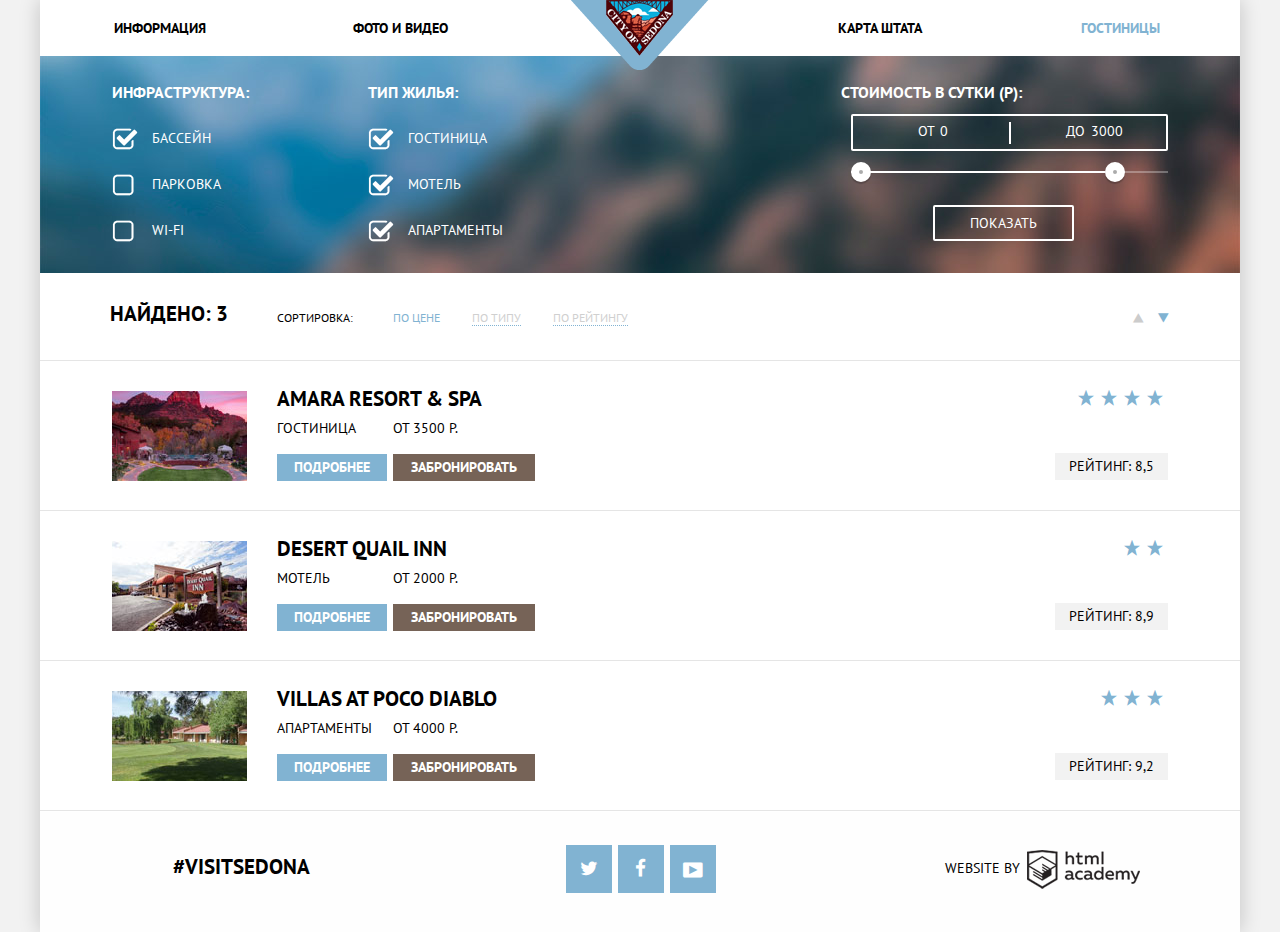
==== hotels.html @ 28c29cc3 "Финал" ====
<!DOCTYPE html>
<html lang="ru">
  <head>
    <meta charset="utf-8">
    <title>HTML Academy: Седона-отели</title>
    <link rel="stylesheet" href="css/normalize.css">
    <link rel="stylesheet" href="css/style.css">
    <link href="https://fonts.googleapis.com/css?family=PT+Sans:400,700&amp;subset=latin,cyrillic" rel="stylesheet" type="text/css">
  </head>
<body>
    <div class="wrap">
      <!-- Хедер -->
      <header class="header">
          <nav class="main-menu">
            <ul class="navigation">
             <li><a class="navigation-name" href="index.html">Информация</a></li>
              <li><a class="navigation-name" href="#">Фото и видео</a></li>
              <li class="logo-block"><a  href="index.html" class="navigation-name header-logo"><img src="img/logo.png" width="138" height="70" alt="logo"></a></li>
              <li><a class="navigation-name" href="index.html#map">Карта штата</a></li>
              <li><span class="navigation-name active">Гостиницы</span></li>
            </ul>
          </nav>
        </header>
    <main class="main-container-hotels">
      <!--Фильтры -->
      <div class="hotel-filters">
        <form action="https://echo.htmlacademy.ru" method="get">
          <div class="checkbox-filter">
            <div class="perks1 perks">
              <div class="preks-title">Инфраструктура:</div>
                <input type="checkbox" name="pool" id="pool" checked><label class="checkbox" for="pool" >Бассейн</label>
                <input type="checkbox" name="park" id="park"><label class="checkbox" for="park">Парковка</label>
                <input type="checkbox" name="wifi" id="wifi"><label class="checkbox" for="wifi">Wi-fi</label>
            </div>
            <div class="perks2 perks">
              <div class="preks-title">Тип жилья:</div>
              <input type="checkbox" name="hotel" id="hotel" checked><label class="checkbox" for="hotel">Гостиница</label>
              <input type="checkbox" name="motel" id="motel"checked><label class="checkbox" for="motel">Мотель</label>
              <input type="checkbox" name="aprt"  id="aprt" checked><label class="checkbox" for="aprt">Апартаменты</label>
            </div>
          </div>
          <!-- сложный фильтр -->
          <div class="filter-range">
            <div class="filter-range-title">Стоимость в сутки (р):</div>
            <div class="price-controls">
              <label class="min-price">от <input type="text" name="min-price" value="0"></label>
              <label class="max-price">до <input type="text" name="max-price" value="3000"></label>
            </div>
            <div class="range-controls">
              <div class="scale">
                <div class="bar"></div>
                <div class="range-toggle range-toggle-min"></div>
                <div class="range-toggle range-toggle-max"></div>
             </div>
            </div>
            <button class="btn-transparent" type="submit">Показать</button>
          </div>
        </form>
      </div>
      <!--Критерии поиска -->
      <div class="find-hotels">
        <b class="find-hotels-title">Найдено: 3</b>
        <ul class="sort-list">
          <li>сортировка:</li>
          <li><a class="active" href="#">по цене</a></li>
          <li><a class="sort-list-type" href="#">по типу</a></li>
          <li><a class="sort-list-type" href="#">по рейтингу</a></li>
        </ul>
        <div class="switches-case">
        <a href="#" class="icon-up-dir"></a>
        <a href="#" class="icon-down-dir"></a>
      </div>
      </div>
      <!--Результаты поиска -->
      <div class="hotels">
        <div class="hotel-block">
          <a class="hotel-img" href="#"> <img src="img/hotel_1.jpg" width="135" height="90" alt="1"></a>
          <div class="hotel-info">
          <a href="#" class="hotel-name">Amara resort & spa</a>
          <div class="type-prise"><span class="type">Гостиница</span><span class="prise"> от 3500 р.</span></div>
          <div class="buttons">
            <a href="#" class="btn-more">Подробнее</a>
            <a href="#" class="btn-reserve">Забронировать</a>
          </div>
          </div>
          <div class="rating">
            <div class="stars">
            <span class="icon-star"></span>
            <span class="icon-star"></span>
            <span class="icon-star"></span>
            <span class="icon-star"></span>
            </div>
            <p class="rating-block">Рейтинг: 8,5</p>
          </div>
        </div>
        <div class="hotel-block">
          <a class="hotel-img" href="#"> <img src="img/hotel_2.jpg" width="135" height="90" alt="1"></a>
          <div class="hotel-info">
          <a href="#" class="hotel-name">Desert quail inn</a>
          <div class="type-prise"><span class="type">Мотель</span><span class="prise"> от 2000 р.</span></div>
          <div class="buttons">
            <a href="#" class="btn-more">Подробнее</a>
            <a href="#" class="btn-reserve">Забронировать</a>
          </div>
          </div>
          <div class="rating">
            <div class="stars">
            <span class="icon-star"></span>
            <span class="icon-star"></span>
            </div>
            <p class="rating-block">Рейтинг: 8,9</p>
          </div>
        </div>
        <div class="hotel-block">
            <a class="hotel-img" href="#"> <img src="img/hotel_3.jpg" width="135" height="90" alt="1"></a>
          <div class="hotel-info">
          <a href="#" class="hotel-name">Villas at poco diablo</a>
          <div class="type-prise"><span class="type">Апартаменты</span><span class="prise"> от 4000 р.</span></div>
          <div class="buttons">
            <a href="#" class="btn-more">Подробнее</a>
            <a href="#" class="btn-reserve">Забронировать</a>
          </div>
          </div>
          <div class="rating">
            <div class="stars">
            <span class="icon-star"></span>
            <span class="icon-star"></span>
            <span class="icon-star"></span>
            </div>
            <p class="rating-block">Рейтинг: 9,2</p>
          </div>
        </div>
      </div>
    </main>
    <!-- Подвал -->
    <footer>
      <div class="container">
        <div class="visitsedona">
          <a href="#">#visitsedona</a>
        </div>
        <div class="social">
          <ul>
            <li><a class="soc icon-twitter" href="https://twitter.com/"></a></li>
            <li><a class="soc icon-facebook" href="https://www.facebook.com/"></a></li>
            <li><a class="soc icon-youtube" href="https://www.youtube.com/"></a></li>
          </ul>
        </div>
        <div class="copyright-block">
        <a href="#" class="copyright"></a>
      </div>
      </div>
    </footer>
</div>
  </body>
</html>
---- css/style.css ----
html,
body {
  margin: 0;
  padding: 0;
  font-family: "PT Sans","Arial", sans-serif;
  font-size: 14px;
  line-height: 26px;
  font-weight: bold;
  background-color: #f2f2f2;
}

@font-face {
  font-weight: normal;
  font-style: normal;
  font-family: "symbols-sedona";
  src: url("../fonts/symbols-sedona.woff") format("woff"),
       url("../fonts/symbols-sedona.woff2") format("woff2");
}

[class^="icon-"]::before,
[class*=" icon-"]::before {
  display: inline-block;
  width: 1em;
  margin-right: 0.2em;
  margin-left: 0.2em;

  font-weight: normal;
  line-height: 1em;
  font-family: "symbols-sedona";
  text-align: center;
  text-transform: none;
  text-decoration: inherit;
  font-style: normal;
  font-variant: normal;

  speak: none;
}

.icon-facebook::before { content: "\66"; } /* "f" */
.icon-twitter::before { content: "\74"; } /* "t" */
.icon-up-dir::before {content: "\25b2"; } /* "▲" */
.icon-down-dir::before {content: "\25bc";} /* "▼" */
.icon-star::before { content: "\2605"; } /* "★" */
.icon-check-off::before { content: "\2610"; } /* "☐" */
.icon-check-on::before { content: "\2611"; } /* "☑" */
.icon-calendar::before { content: "\e800"; } /* "" */
.icon-plus::before { content: "\e801"; } /* "" */
.icon-minus::before { content: "\e802"; } /* "" */
.icon-youtube::before { content: "\f39e"; } /* "" */




a{
  text-decoration: none;
  text-transform: uppercase;
  color: #000000;
}



.clearfix::after {
  content: "";
  display: table;
  clear: both;
}


.wrap{
  margin: 0 auto;
  width: 1200px;
  box-shadow: 0 0 20px rgba(0,0,0,0.2);
}

.wrap-hotels{
  margin: 0 auto;
  width: 1200px;
  box-shadow: 0 0 20px rgba(0,0,0,0.2);
}


/*Хедер*/

.header{
  background-color: #ffffff;
  box-sizing: border-box;
 }

 .main-menu{
  min-height: 56px;
 }

 .navigation{
   font-size: 0;
   margin: 0;
   padding: 0;
   list-style: none;
   box-sizing: border-box;
 }

 .navigation li{
  display: inline-block;
  vertical-align: top;
  text-align: center;
  width: 20%;
  box-sizing: border-box;
 }

 .navigation .navigation-name{
   display: block;
   font-family: "PT Sans","arial", sans-serif;
   font-size: 14px;
   line-height: 26px;
   font-weight: bold;
   text-transform: uppercase;
   padding: 15px 0;
 }

.logo-block{
  position: relative;
 }

.navigation .navigation-name.header-logo{
  padding: 0;
  height: 0;
  z-index: 2;
 }

 .navigation li>a:hover{
   color: #81b3d2;
 }

 .navigation li>a:active{
   color: #b2b2b2;
 }

 .active{
   color: #88786d;
 }

 .active:hover{
   color: #604e43;
 }




/*Index.html container*/
.main-container{
  padding-top: 1px;
  background:  #ffffff url("../img/background_photo_1.jpg") no-repeat 50% 0;
}

/*hotels.html container*/
.main-container-hotels{
  height: 756px;
  background:  #ffffff url("../img/background_photo_hotels.jpg") no-repeat 50% 0%;
}

/*Блок с надписями*/
.logo-banner{
  position: relative;
  padding-bottom: 24px;
  margin-top: 75px;
}

.logo-banner::after{
  content: "";
  position: absolute;
  bottom: 0;
  left: 0;
  right: 0;
  display: block;
  width: 1200px;
  height: 57px;
  background: url("../img/deco.png") no-repeat;
}

.banner-logos{
  margin: 0  auto 55px auto;
}

.welcome-logo{
  width:256px;
  height: 86px;
}

.big-logo{
  width:458px;
  height: 78px;
}

.slogan-logo{
  width:296px;
  height: 80px;
}

/*Блок-причины*/
.summary-block{
  background-color: #fefefe;
  padding: 43px 300px 38px 300px;
  text-align: center;
}

.summary-title{
  margin-bottom: 26px;

}


.summary-title,
.up-block-title-one,
.up-block-title-two,
.city-rew span,
.diablo-rew span,
.search-btn h2,
.visitsedona a{
  font-size: 21px;
  line-height: 26px;
  font-weight: bold;
  text-transform: uppercase;
  font-family: "PT Sans","arial", sans-serif;
}

.summary p,
.block1 p,
.city-rew p,
.diablo-rew p,
.question p{
  font-size: 14px;
  line-height: 26px;
  font-weight: lighter;
  text-transform: uppercase;
  font-family: "PT Sans","arial", sans-serif;
}

/*Блоки с причинами*/
.reason{
  font-size: 0;
}
.reason-one{
  margin-bottom: 55px;
}

.block-one{
  display: inline-block;
  vertical-align: top;
  width: 400px;
  background-color: #81b3d2;
  color: #ffffff;
}

.reason-one-foto{
  display: inline-block;
  vertical-align: top;
  width: 800px;
  height:256px;
  background: #2d282f url("../img/foto_2.jpg") no-repeat;
}

/*Наименование голубых блоков))*/
.up-block-title-one,
.up-block-title-two{
  margin: 0px 50px;
  padding-top: 55px;
  padding-bottom: 44px;
  text-align: center;
}

.up-block-title-two{
  margin: 0px 40px;
}

.list-block{
  display: inline-block;
  vertical-align: top;
  width: 380px;
  padding: 10px 10px;
  text-align: center;
}

.up-block-title-one p,
.up-block-title-two p{
  font-size: 14px;
  line-height: 21px;
}

.block-two ul{
  font-size: 0;
  margin: 0;
  padding: 0;
  list-style: none;
  box-sizing: border-box;
}

.pic-up-one{
  background:  #ffffff url("../img/house.png") no-repeat 50% 30%;
}

.pic-up-two{
  background:  #ffffff url("../img/burger.png") no-repeat 50% 30%;
}

.pic-up-three{
  background:  #ffffff url("../img/prise.png") no-repeat 50% 29%;
}

.reason-two-foto{
  display: inline-block;
  vertical-align: top;
  width: 800px;
  height:256px;
  background: #ffffff url("../img/foto_3.jpg") no-repeat;
}

.city-rew{
  padding: 0 40px;
  margin-top: 150px;
  line-height: normal;
}

.diablo-rew{
  padding: 34px 55px;
  line-height: normal;
}

.reason-two .block-two{
  background-color: #eeeeee;
}



/*Поиск*/
.search-container{
  position: relative;
  padding: 53px 350px 125px 350px  ;
  background: #ffffff;
  pointer-events: none;
}

.question{
  padding-top: 5px;
  text-align: center;
}

.question p{
  font-size: 14px;
  line-height: 21px;
  padding-top: 8px;
}

.question b{
  font-size: 30px;
  line-height: 21px;
  font-weight: bold;
  text-transform: uppercase;
  font-family: "PT Sans","arial", sans-serif;
}

.search-block{
  position: absolute;
  left: 317px;
  top: 204px;
  width: 566px;
  height: 480px;
}

.search-btn{
  display: block;
  padding: 13px 138px;
  background: #766357;
  text-align: center;
  text-decoration: none;
  color:#ffffff;
  pointer-events: all;
  border: none;
  outline: none;
}

.search-btn:active{
  box-shadow: inset 0 0 50px rgba(0,0,0,0.4);
}

/*Блок который отображается с помощью JS при нажатии на кнопку .search-btn */
.search-form{
  display: none;
  font-family: "PT Sans","arial", sans-serif;
  font-size: 14px;
  line-height: 26px;
  font-weight: bold;
  text-transform: uppercase;
  padding: 54px 41px 55px 57px;
  background: #ffffff;
  box-shadow: 0px 5px 10px rgba(0,0,0,0.2);
  pointer-events: all;
}

.search-form-show{
  display: block;
}

.search-form-hide{
  display: none;
}


.date {
  box-sizing: border-box;
  width:347px;
  height: 38px;
  margin-bottom: 29px;
  padding-left: 15px;
  padding-right: 15px;
  border: none;
  background: #f2f2f2;
  font-family: "PT Sans","arial", sans-serif;
  font-size: 14px;
  line-height: 26px;
  font-weight: bold;
  text-transform: uppercase;
}

.label-titel{
  display: inline-block;
  vertical-align: top;
  padding-top: 6px;
  width: 105px;
}

.date-in label,
.date-out label{
  position: relative;
}

.date,
input[type="text"],
.switch-button{
  outline: none;
}

.date:hover{
  background: #ebebeb;
}
.date:focus{
  background: #ffffff;
  outline: 2px solid #e5e5e5;
}


.icon-calendar{
  position: absolute;
  right: 5px;
  top: -8px;
  padding-top: 5px;
  font-size: 21px;
  line-height: 26px;
  color:#c2c2c2;
}

.icon-plus:hover,
.icon-minus:hover,.icon-calendar:hover{
  color:#000000;
}

.icon-plus:active,
.icon-minus:active,.icon-calendar:active{
  color:#81b3d2;
}

.numb{
  width: 28px;
  height: 28px;
  padding: 0;
  margin: 0;
  font-size: 14px;
  line-height: 26px;
  font-weight: bold;
  text-align: center;
  border: none;
  background: #f2f2f2;
}

.switch-button{
  border: none;
  cursor: pointer;
  background: #f2f2f2;
  padding: 6px 9px;
}

.icon-plus,
.icon-minus{
  color: #a9a9a9;
  font-size: 14px;
  line-height: 26px;
}

.child-switch,
.adult-switch{
  box-sizing: border-box;
  width: 114px;
  height: 38px;
  padding-left: 2px;
  background: #f2f2f2;
}

.adult-switch{
  margin-left: 35px;
  margin-right: 50px;
}

.child-switch{
  margin-left: 20px;
}

.switch-title,
.child-switch,
.adult-switch{
  display: inline-block;
}

.find-button{
  width: 459px;
  height: 58px;
  margin: auto 0;
  margin-top: 55px;
  border: none;
  outline: none;
  background: #81b3d2;
  color:#ffffff;
  font-size: 21px;
  line-height: 26px;
  text-transform: uppercase;
  font-weight: bold;
  cursor: pointer;
}

.find-button:hover{
  background: #669ec0;
}

.find-button:active{
  background:#5496bd;
  color:#88b6d1;
}

/*Map*/

.map-box{
  z-index: 1;
  margin-bottom: -120px;
}

/*Подвал*/

footer{
  position: relative;
  z-index: 2;
  font-size: 0;
  padding: 33px 100px 39px 133px;
  box-sizing: border-box;
  background-color: rgba(255, 255, 255, 0.9);
}

.visitsedona{
  display: inline-block;
  vertical-align: top;
  padding-top: 9px;
  width: 33.334%;
}

.social{
  display: inline-block;
  vertical-align: top;
  text-align: center;
  width: 33.334%;
}

.social ul{
  font-size: 0;
  margin-right: 25px;
  padding: 0;
  list-style: none;
}

.social li{
  display: inline-block;
}

.social li:nth-child(1)> a,
.social li:nth-child(2)> a{
  font-size: 19px;
  line-height: 20px;
}

.social li:nth-child(3)> a{
  font-size: 23px;
  line-height: 20px;
}


.soc{
  display: inline-block;
  vertical-align: top;
  width: 46px;
  height: 48px;
  margin-right: 6px;
  padding-top: 13px;
  text-align: center;
  color:#ffffff;
  background: #81b3d2;
  box-sizing: border-box;
}

.soc:hover{
  background: #669ec0;
}
.soc:active{
  background: #5496bd;
  color:#88b6d1;
}



.copyright-block{
  width: 33.334%;
  display:inline-block;
  vertical-align: top;
  text-align: right;
}

.copyright{
  display:inline-block;
  vertical-align: top;
  position: relative;
  margin-top: 5px;
  width: 113px;
  height: 39px;
  background: url(../img/acadlogo.png) no-repeat;
}

.copyright:hover{
  background: url(../img/acadlogo_hvr.png) no-repeat;
}

.copyright:active{
  background: url(../img/acadlogo_down.png) no-repeat;
}

.copyright::before{
  position: absolute;
  top: 5px;
  left:-82px;
  content:"Website by";
  font-size: 14px;
  line-height: 26px;
  font-weight: lighter;
  text-transform: uppercase;
  font-family: "PT Sans","arial", sans-serif;
}

/*HOTELS*/

.hotel-filters{
  height: 175px;
  /*outline: 1px solid red;*/
  padding: 21px 72px;
}

.find-hotels{
  height: 31px;
  border-bottom:1px solid #e5e5e5;
  background: #ffffff;
  padding: 28px 60px;
}



/*Checkbox*/

.checkbox-filter{
  display: inline-block;
  vertical-align: top;
  width: 527px;
  margin-right: 195px;
}


.perks{
  display: inline-block;
  vertical-align: top;
  margin-right: 115px;
  margin-top: 5px;
  font-size: 16px;
  line-height: 20px;
  color: #ffffff;
  text-transform: uppercase;
}

input[type="checkbox"]{
  display:none;
}

input[type="checkbox"]+label{
  display: block;
  margin: 26px 0;
  padding-left: 40px;
  font-size: 14px;
  line-height: 20px;
  font-weight: normal;
  color: #ffffff;
  text-transform: uppercase;
  position: relative;
  cursor: pointer;
}


input[type="checkbox"]+label::before,
input[type="checkbox"]:checked+label::before,
input[type="checkbox"]:disabled+label::before,
input[type="checkbox"]:checked:disabled+label::before{
position: absolute;
top: 0;
left: 0;
}

input[type="checkbox"]+label::before{
  content: "";
  width: 22px;
  height: 22px;
  background: transparent url(../img/spritesheet.png) no-repeat -5px -5px;
}

input[type="checkbox"]:checked+label::before{
  content: "";
  width: 26px;
  height: 22px;
  background: transparent url(../img/spritesheet.png) no-repeat -37px -5px;
}

input[type="checkbox"]:disabled+label::before{
  content: "";
  width: 22px;
  height: 22px;
  background: transparent url(../img/spritesheet.png) no-repeat -109px -5px;
}

input[type="checkbox"]:checked:disabled+label::before{
  content: "";
  width: 26px;
  height: 22px;
  background: transparent url(../img/spritesheet.png) no-repeat -73px -5px;
}


/*Сложный фитльтр*/
.filter-range {
  display: inline-block;
  vertical-align: top;
  padding-top: 5px;
  width: 330px;
  color: #ffffff;
  text-transform: uppercase;
}

.filter-range-title {
  margin-bottom: 11px;
  margin-left: 3px;
  font-weight: 600;
  font-size: 16px;
  line-height: 21px;
}

.price-controls {
  position: relative;
  height: 33px;
  margin-bottom: 20px;
  margin-left: 13px;
  font-size: 0;
  border: 2px solid #ffffff;
  border-radius: 2px;
}

.price-controls::after {
  content: "";
  position: absolute;
  top: 50%;
  left: 50%;
  width: 2px;
  height: 22px;
  transform: translate(-50%, -50%);
  background: #ffffff;
}

.price-controls label {
  display: inline-block;
  font-size: 14px;
  line-height: 28px;
  font-weight: normal;
  vertical-align: top;
  cursor: pointer;
}

.price-controls .min-price{
  width: 90px;
  padding-left: 65px;
}

.price-controls .max-price {
  padding-left: 58px;
}

.price-controls input {
  width: 50px;
  margin: 0;
  color: inherit;
  font: inherit;
  background: none;
  border: none;
  outline: none;
}

.range-controls {
  position: relative;
  margin-bottom: 32px;
    margin-left: 13px;
}

.range-controls .scale {
  height: 2px;
  background: rgba(255, 255, 255, 0.3);
}

.range-controls .bar {
  width: 80%;
  height: 2px;
  background: #ffffff;
}

.range-toggle {
  position: absolute;
  top: -9px;
  width: 4px;
  height: 4px;
  background: #ababab;
  border: 8px solid #ffffff;
  border-radius: 50%;
  box-shadow: 0 2px 1px 0 rgba(0, 1, 1, 0.2);
  cursor: pointer;
}

.range-toggle-min {
  left: 0;
}

.range-toggle-max {
  left: 80%;
}

.range-toggle:hover {
  background: #1c4f80;
}

.btn-transparent {
  display: block;
  margin: 0 auto;
  padding: 6px 35px;
  font-size: 14px;
  font-weight: normal;
  line-height: 20px;
  color: #ffffff;
  text-transform: uppercase;
  background: transparent;
  border: 2px solid #ffffff;
  border-radius: 2px;
  outline: none;
  cursor: pointer;
}

.btn-transparent:hover {
  color: #000000;
  background: #ffffff;
}


/*Результат поиска*/


.find-hotels-title{
  margin-right: 45px;
  margin-left: 10px;
  font-size: 21px;
  line-height: 26px;
  color: #000000;
  text-transform: uppercase;
}

.sort-list{
  display: inline-block;
  vertical-align: top;
  font-size: 0;
  margin-top: 8px;
  padding: 0;
  list-style: none;
}

.sort-list li{
  display: inline-block;
  vertical-align: top;
}

.sort-list li:first-child{
  text-transform: uppercase;
  font-weight: normal;
  font-size: 12px;
  line-height: 18px;
  margin-right: 40px;
}

.sort-list li:not(first-child){
  margin-right: 32px;
}


.sort-list-type,
.active{
  text-transform: uppercase;
  font-weight: normal;
  font-size: 12px;
  line-height: 18px;
  color: #d0d0d0;
  border-bottom: 1px dotted #81b3d2;
}

.sort-list-type:hover{
  color: #81b3d2;
  border:none;
}

.sort-list-type:active{
  color: #000000;
  border:none;
}

.active{
  color: #81b3d2;
  border:none;
}


/*стрелки*/
.switches-case{
  display: inline-block;
  vertical-align: top;
  font-size: 0;
  margin-top: 5px;
  margin-left: 465px;

}

.switches-case  a{
  font-size: 23px;
  line-height: 20px;
  margin-left: -7px;
  color: #cccccc;
}

.switches-case  a:nth-child(2){
  color: #81b3d2;
}

.icon-up-dir:hover::before{
  color: #000000;
}

.icon-up-dir:active::before{
  color: #81b3d2;
}


/*Результаты*/

.hotel-block{
  box-sizing: border-box;
  height: 150px;
  border-bottom:1px solid #e5e5e5;
  padding:  25px 72px;
  background: #ffffff;
}

.hotel-img{
  float: left;
  margin-top: 5px;
  width: 135px;
  height: 90px;
}

.hotel-info{
  float: left;
  padding-left: 30px;
}

.hotel-name{
  display: inline-block;
  vertical-align: top;
  font-size: 21px;
  line-height: 26px;
  font-weight: bold;
  margin-bottom: 6px;
}

.hotel-name:hover{
  color:#81b3d2;
}

.hotel-name:active{
  color:#cacaca;
}

.type-prise{
  font-size: 14px;
  line-height: 21px;
  font-weight: normal;
  text-transform: uppercase;
  margin: 0;
}


.type{
  display: inline-block;
  vertical-align: top;
  width: 110px;
}

.prise{
  display: inline-block;
  vertical-align: top;
  margin-left: 6px;
}

.btn-more,
.btn-reserve{
  display: inline-block;
  vertical-align: top;
  padding: 3px 0px;
  margin-top: 15px;
  color: #ffffff;
  text-align: center;
  font-size: 14px;
  line-height: 21px;
}

.btn-more{
  margin-right: 2px;
  width: 110px;
  background: #81b3d2;
}

.btn-more:hover{
  background: #669ec0;
}

.btn-more:active{
  background: #5496bd;
  color:#88b6d1;
}

.btn-reserve{
  width: 142px;
  background: #766357;
}

.btn-reserve:hover{
  background: #604e43;
}

.btn-reserve:active{
  background: #503e33;
  color:#766860;
}


.rating{
  float: right;
}

.stars{
  text-align: right;
  color:#81b3d2;
}

.icon-star{
  display: inline-block;
  margin-left: -6px;
  font-size: 18px;
  line-height: 20px;
}

.rating-block{
  display: block;
  margin-top: 41px;
  margin-bottom: 0;
  padding: 3px 14px;
  text-align: center;
  font-size: 14px;
  font-weight: normal;
  line-height: 21px;
  color: #000000;
  text-transform: uppercase;
  background: #f2f2f2;
}
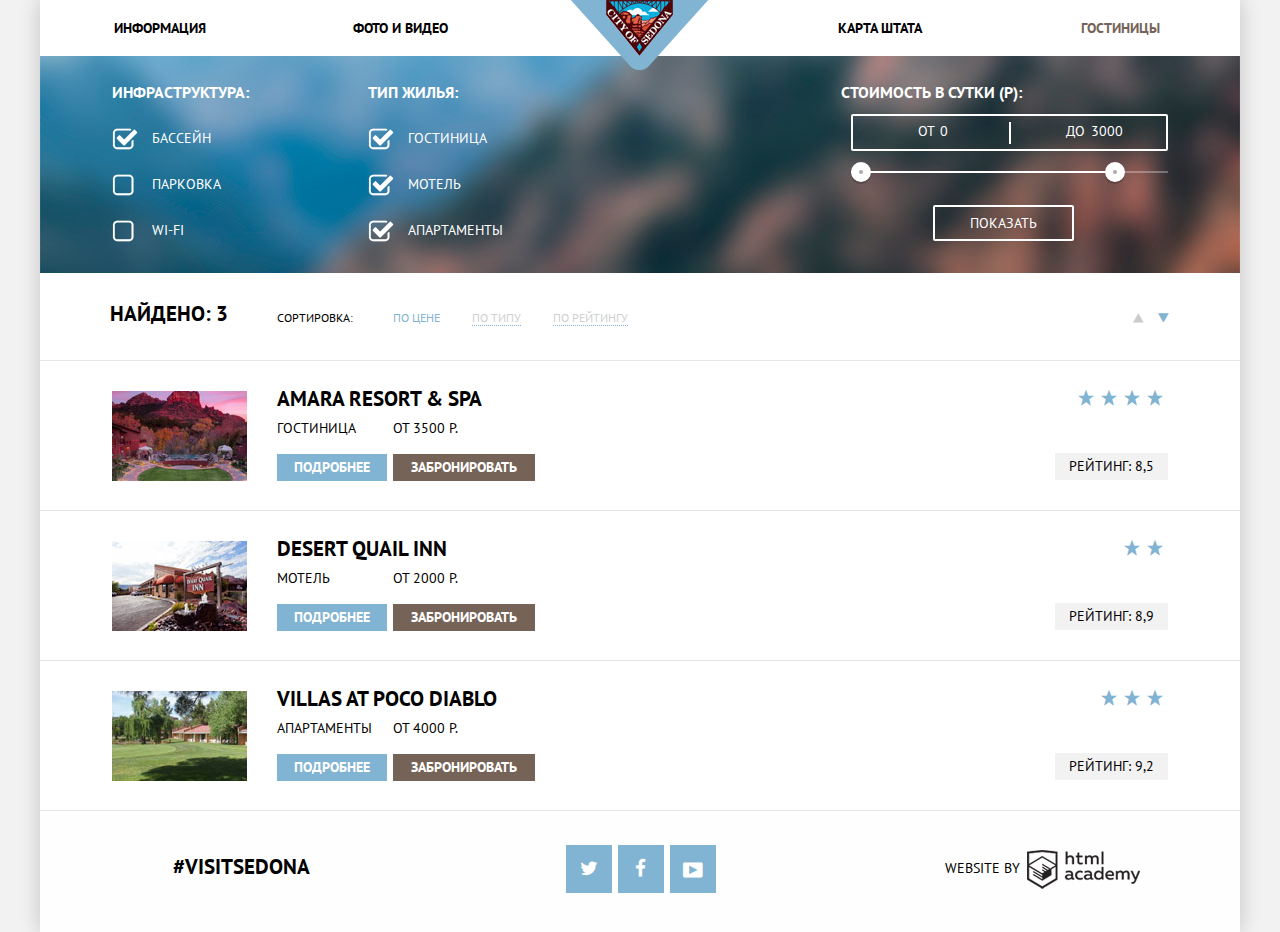
==== commit 7009b2d2: "поправил цвет состояний" ====
--- a/hotels.html
+++ b/hotels.html
@@ -17,7 +17,7 @@
               <li><a class="navigation-name" href="#">Фото и видео</a></li>
               <li class="logo-block"><a  href="index.html" class="navigation-name header-logo"><img src="img/logo.png" width="138" height="70" alt="logo"></a></li>
               <li><a class="navigation-name" href="index.html#map">Карта штата</a></li>
-              <li><span class="navigation-name active">Гостиницы</span></li>
+              <li><span class="active">Гостиницы</span></li>
             </ul>
           </nav>
         </header>
@@ -35,7 +35,7 @@
             <div class="perks2 perks">
               <div class="preks-title">Тип жилья:</div>
               <input type="checkbox" name="hotel" id="hotel" checked><label class="checkbox" for="hotel">Гостиница</label>
-              <input type="checkbox" name="motel" id="motel"checked><label class="checkbox" for="motel">Мотель</label>
+              <input type="checkbox" name="motel" id="motel" checked><label class="checkbox" for="motel">Мотель</label>
               <input type="checkbox" name="aprt"  id="aprt" checked><label class="checkbox" for="aprt">Апартаменты</label>
             </div>
           </div>
--- a/css/style.css
+++ b/css/style.css
@@ -106,6 +106,7 @@
   box-sizing: border-box;
  }
 
+.navigation .active,
  .navigation .navigation-name{
    display: block;
    font-family: "PT Sans","arial", sans-serif;
@@ -134,15 +135,17 @@
    color: #b2b2b2;
  }
 
- .active{
-   color: #88786d;
+.navigation .active{
+   color: #766357;
  }
 
- .active:hover{
+.navigation .active:hover{
    color: #604e43;
  }
 
-
+ .navigation .active:active{
+    color: #d6d0cc;
+  }
 
 
 /*Index.html container*/
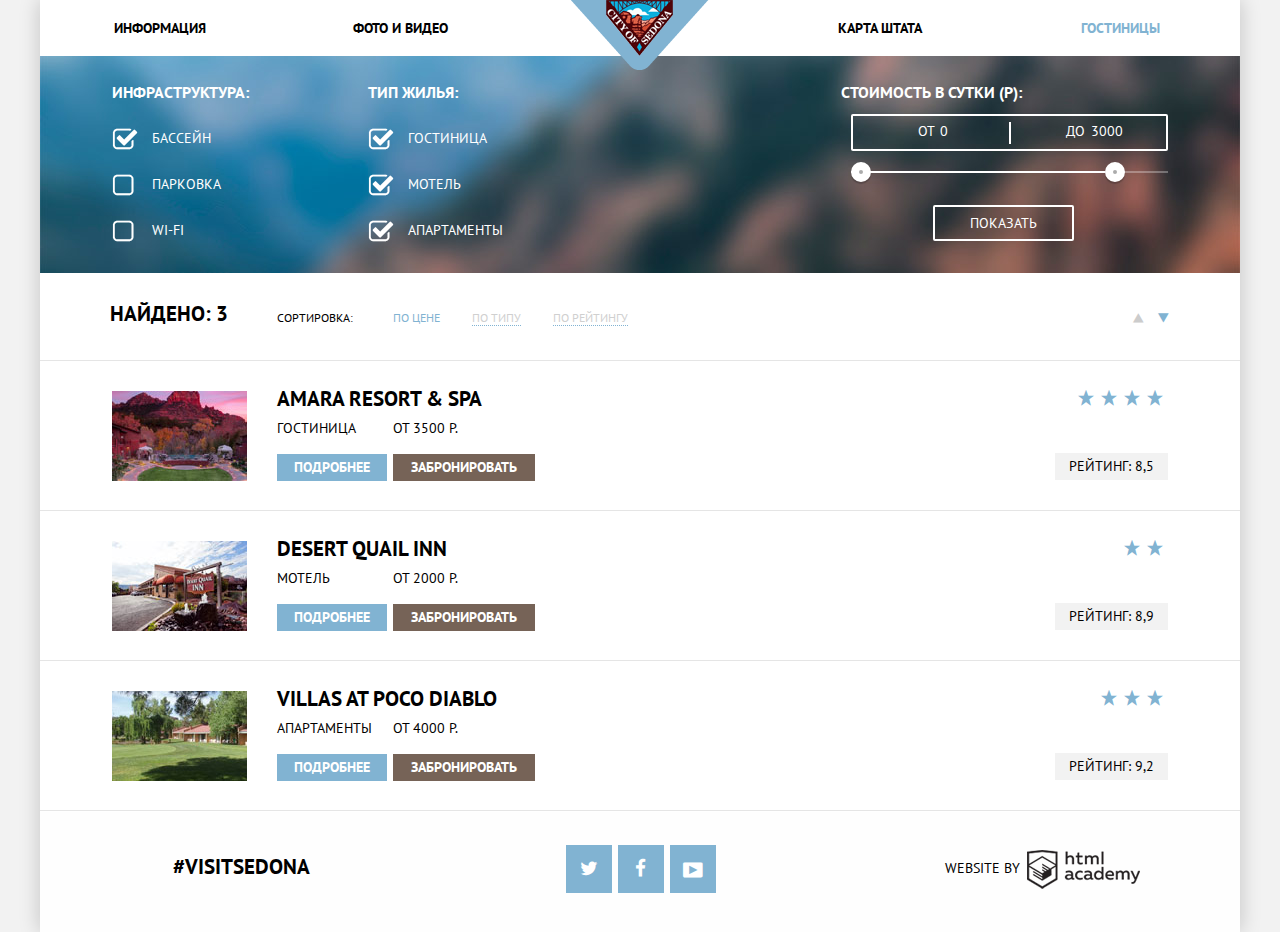
==== commit 155fdfcd: "Revert "поправил цвет состояний"" ====
--- a/hotels.html
+++ b/hotels.html
@@ -17,7 +17,7 @@
               <li><a class="navigation-name" href="#">Фото и видео</a></li>
               <li class="logo-block"><a  href="index.html" class="navigation-name header-logo"><img src="img/logo.png" width="138" height="70" alt="logo"></a></li>
               <li><a class="navigation-name" href="index.html#map">Карта штата</a></li>
-              <li><span class="active">Гостиницы</span></li>
+              <li><span class="navigation-name active">Гостиницы</span></li>
             </ul>
           </nav>
         </header>
--- a/css/style.css
+++ b/css/style.css
@@ -106,7 +106,6 @@
   box-sizing: border-box;
  }
 
-.navigation .active,
  .navigation .navigation-name{
    display: block;
    font-family: "PT Sans","arial", sans-serif;
@@ -135,17 +134,15 @@
    color: #b2b2b2;
  }
 
-.navigation .active{
-   color: #766357;
+ .active{
+   color: #88786d;
  }
 
-.navigation .active:hover{
+ .active:hover{
    color: #604e43;
  }
 
- .navigation .active:active{
-    color: #d6d0cc;
-  }
+
 
 
 /*Index.html container*/
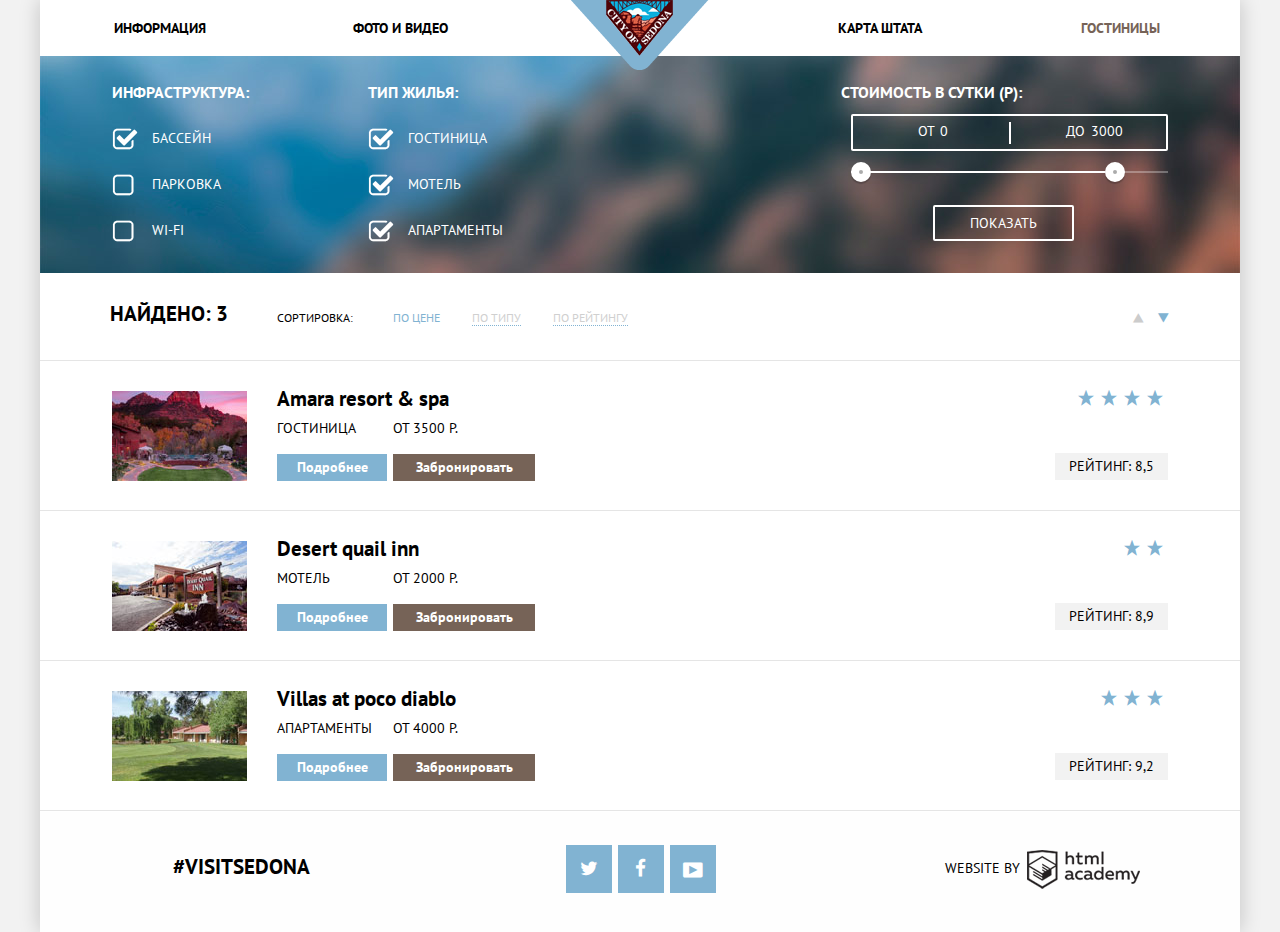
==== commit 6cb41063: "поправил цвет состояний" ====
--- a/hotels.html
+++ b/hotels.html
@@ -17,7 +17,7 @@
               <li><a class="navigation-name" href="#">Фото и видео</a></li>
               <li class="logo-block"><a  href="index.html" class="navigation-name header-logo"><img src="img/logo.png" width="138" height="70" alt="logo"></a></li>
               <li><a class="navigation-name" href="index.html#map">Карта штата</a></li>
-              <li><span class="navigation-name active">Гостиницы</span></li>
+              <li><span class=" active">Гостиницы</span></li>
             </ul>
           </nav>
         </header>
--- a/css/style.css
+++ b/css/style.css
@@ -53,7 +53,6 @@
 
 a{
   text-decoration: none;
-  text-transform: uppercase;
   color: #000000;
 }
 
@@ -106,7 +105,8 @@
   box-sizing: border-box;
  }
 
- .navigation .navigation-name{
+ .navigation .navigation-name,
+ .navigation .active{
    display: block;
    font-family: "PT Sans","arial", sans-serif;
    font-size: 14px;
@@ -134,15 +134,17 @@
    color: #b2b2b2;
  }
 
- .active{
-   color: #88786d;
+.navigation .active{
+   color: #766357;
  }
 
- .active:hover{
+.navigation .active:hover{
    color: #604e43;
  }
 
-
+ .navigation .active:active{
+    color: #d6d0cc;
+  }
 
 
 /*Index.html container*/
@@ -1078,7 +1080,6 @@
   color:#766860;
 }
 
-
 .rating{
   float: right;
 }
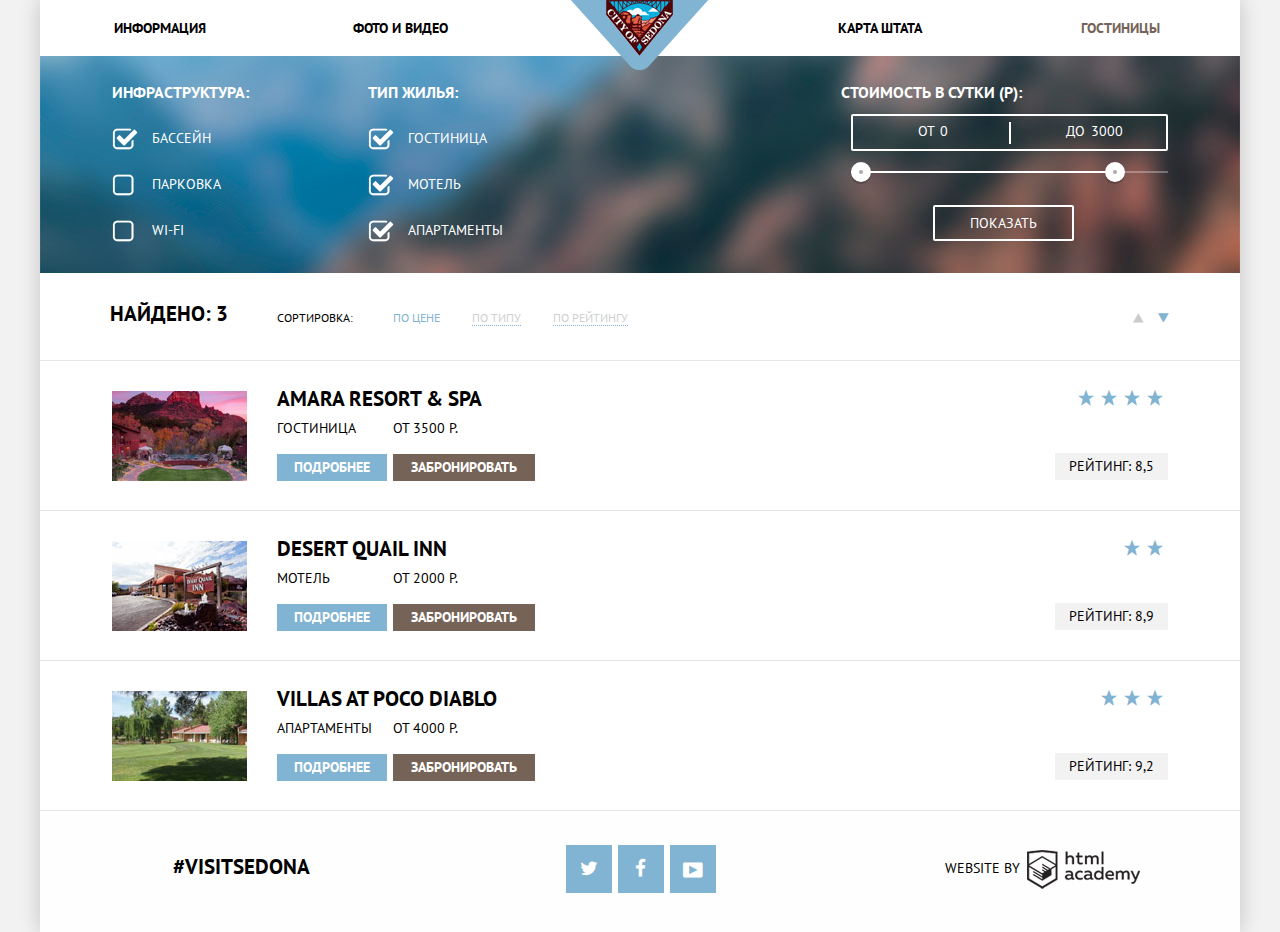
==== commit c7ac159f: "поправил ссылки" ====
--- a/hotels.html
+++ b/hotels.html
@@ -136,7 +136,7 @@
     <footer>
       <div class="container">
         <div class="visitsedona">
-          <a href="#">#visitsedona</a>
+          <a href="http://visitsedona.com/">#visitsedona</a>
         </div>
         <div class="social">
           <ul>
@@ -146,7 +146,7 @@
           </ul>
         </div>
         <div class="copyright-block">
-        <a href="#" class="copyright"></a>
+        <a href="https://htmlacademy.ru/" class="copyright"></a>
       </div>
       </div>
     </footer>
--- a/css/style.css
+++ b/css/style.css
@@ -53,6 +53,7 @@
 
 a{
   text-decoration: none;
+  text-transform: uppercase;
   color: #000000;
 }
 
@@ -285,6 +286,7 @@
 .up-block-title-two p{
   font-size: 14px;
   line-height: 21px;
+  font-weight: normal;
 }
 
 .block-two ul{
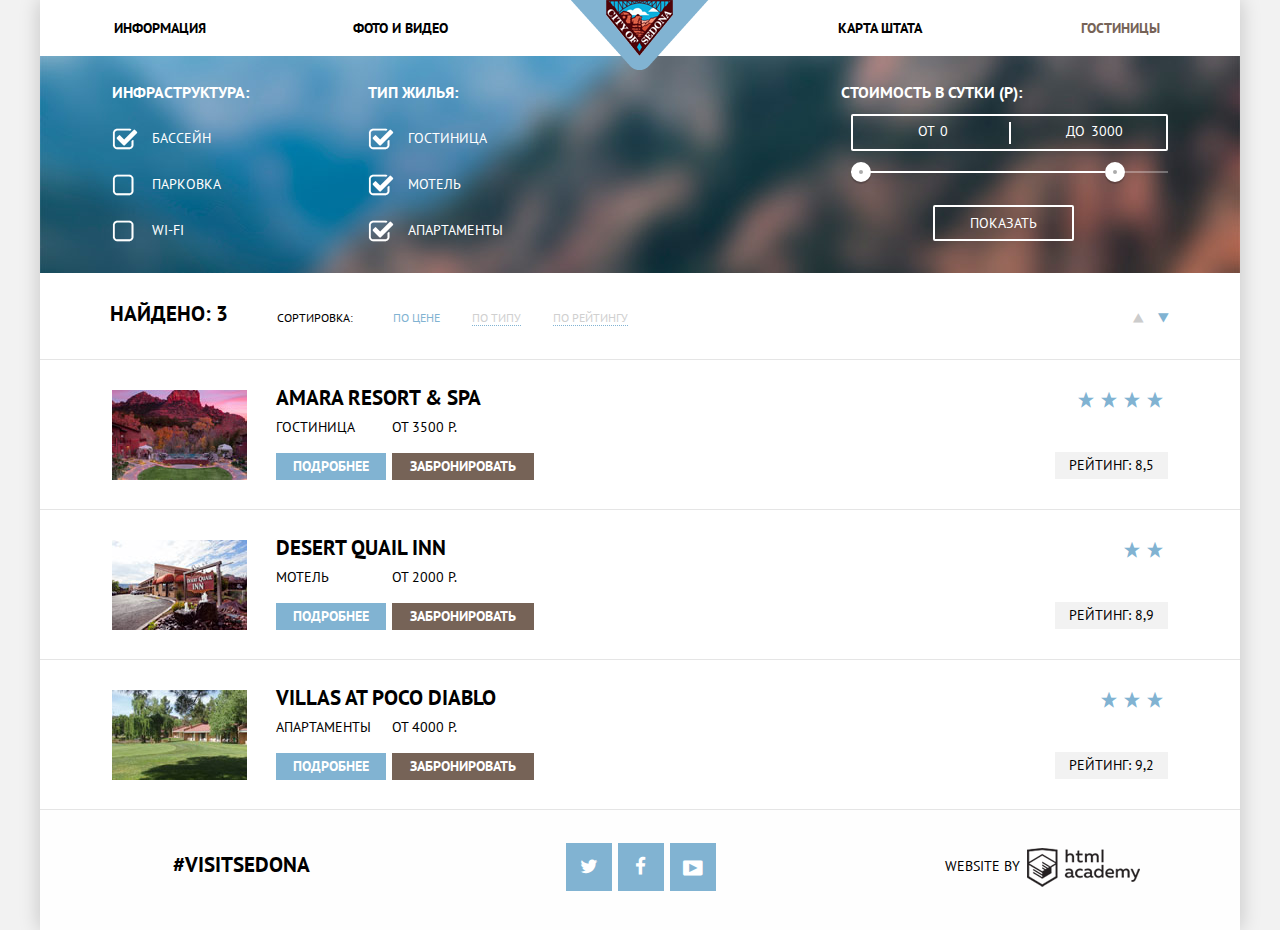
==== commit c90cb0e2: "Исправил замечания по критериям" ====
--- a/hotels.html
+++ b/hotels.html
@@ -1,26 +1,35 @@
 <!DOCTYPE html>
 <html lang="ru">
-  <head>
-    <meta charset="utf-8">
-    <title>HTML Academy: Седона-отели</title>
-    <link rel="stylesheet" href="css/normalize.css">
-    <link rel="stylesheet" href="css/style.css">
-    <link href="https://fonts.googleapis.com/css?family=PT+Sans:400,700&amp;subset=latin,cyrillic" rel="stylesheet" type="text/css">
-  </head>
+
+<head>
+  <meta charset="utf-8">
+  <title>HTML Academy: Седона-отели</title>
+  <link rel="stylesheet" href="css/normalize.css">
+  <link rel="stylesheet" href="css/style.css">
+  <link href="https://fonts.googleapis.com/css?family=PT+Sans:400,700&amp;subset=latin,cyrillic" rel="stylesheet" type="text/css">
+</head>
+
 <body>
-    <div class="wrap">
-      <!-- Хедер -->
-      <header class="header">
-          <nav class="main-menu">
-            <ul class="navigation">
-             <li><a class="navigation-name" href="index.html">Информация</a></li>
-              <li><a class="navigation-name" href="#">Фото и видео</a></li>
-              <li class="logo-block"><a  href="index.html" class="navigation-name header-logo"><img src="img/logo.png" width="138" height="70" alt="logo"></a></li>
-              <li><a class="navigation-name" href="index.html#map">Карта штата</a></li>
-              <li><span class=" active">Гостиницы</span></li>
-            </ul>
-          </nav>
-        </header>
+  <div class="wrap">
+    <!-- Хедер -->
+    <header class="header">
+      <nav class="main-menu">
+        <ul class="navigation">
+          <li><a class="navigation-name" href="index.html">Информация</a>
+          </li>
+          <li><a class="navigation-name" href="#">Фото и видео</a>
+          </li>
+          <li class="logo-block">
+            <a href="index.html" class="navigation-name header-logo"><img src="img/logo.png" width="138" height="70" alt="logo">
+            </a>
+          </li>
+          <li><a class="navigation-name" href="index.html#map">Карта штата</a>
+          </li>
+          <li><span class=" active">Гостиницы</span>
+          </li>
+        </ul>
+      </nav>
+    </header>
     <main class="main-container-hotels">
       <!--Фильтры -->
       <div class="hotel-filters">
@@ -28,30 +37,40 @@
           <div class="checkbox-filter">
             <div class="perks1 perks">
               <div class="preks-title">Инфраструктура:</div>
-                <input type="checkbox" name="pool" id="pool" checked><label class="checkbox" for="pool" >Бассейн</label>
-                <input type="checkbox" name="park" id="park"><label class="checkbox" for="park">Парковка</label>
-                <input type="checkbox" name="wifi" id="wifi"><label class="checkbox" for="wifi">Wi-fi</label>
+              <input type="checkbox" name="pool" id="pool" checked>
+              <label class="checkbox" for="pool">Бассейн</label>
+              <input type="checkbox" name="park" id="park">
+              <label class="checkbox" for="park">Парковка</label>
+              <input type="checkbox" name="wifi" id="wifi">
+              <label class="checkbox" for="wifi">Wi-fi</label>
             </div>
             <div class="perks2 perks">
               <div class="preks-title">Тип жилья:</div>
-              <input type="checkbox" name="hotel" id="hotel" checked><label class="checkbox" for="hotel">Гостиница</label>
-              <input type="checkbox" name="motel" id="motel" checked><label class="checkbox" for="motel">Мотель</label>
-              <input type="checkbox" name="aprt"  id="aprt" checked><label class="checkbox" for="aprt">Апартаменты</label>
+              <input type="checkbox" name="hotel" id="hotel" checked>
+              <label class="checkbox" for="hotel">Гостиница</label>
+              <input type="checkbox" name="motel" id="motel" checked>
+              <label class="checkbox" for="motel">Мотель</label>
+              <input type="checkbox" name="aprt" id="aprt" checked>
+              <label class="checkbox" for="aprt">Апартаменты</label>
             </div>
           </div>
           <!-- сложный фильтр -->
           <div class="filter-range">
             <div class="filter-range-title">Стоимость в сутки (р):</div>
             <div class="price-controls">
-              <label class="min-price">от <input type="text" name="min-price" value="0"></label>
-              <label class="max-price">до <input type="text" name="max-price" value="3000"></label>
+              <label class="min-price">от
+                <input type="text" name="min-price" value="0">
+              </label>
+              <label class="max-price">до
+                <input type="text" name="max-price" value="3000">
+              </label>
             </div>
             <div class="range-controls">
               <div class="scale">
                 <div class="bar"></div>
                 <div class="range-toggle range-toggle-min"></div>
                 <div class="range-toggle range-toggle-max"></div>
-             </div>
+              </div>
             </div>
             <button class="btn-transparent" type="submit">Показать</button>
           </div>
@@ -62,70 +81,79 @@
         <b class="find-hotels-title">Найдено: 3</b>
         <ul class="sort-list">
           <li>сортировка:</li>
-          <li><a class="active" href="#">по цене</a></li>
-          <li><a class="sort-list-type" href="#">по типу</a></li>
-          <li><a class="sort-list-type" href="#">по рейтингу</a></li>
+          <li><a class="active" href="#">по цене</a>
+          </li>
+          <li><a class="sort-list-type" href="#">по типу</a>
+          </li>
+          <li><a class="sort-list-type" href="#">по рейтингу</a>
+          </li>
         </ul>
         <div class="switches-case">
-        <a href="#" class="icon-up-dir"></a>
-        <a href="#" class="icon-down-dir"></a>
-      </div>
+          <a href="#" class="icon-up-dir"></a>
+          <a href="#" class="icon-down-dir"></a>
+        </div>
       </div>
       <!--Результаты поиска -->
       <div class="hotels">
         <div class="hotel-block">
-          <a class="hotel-img" href="#"> <img src="img/hotel_1.jpg" width="135" height="90" alt="1"></a>
+          <a class="hotel-img" href="#"> <img src="img/hotel_1.jpg" width="135" height="90" alt="1">
+          </a>
           <div class="hotel-info">
-          <a href="#" class="hotel-name">Amara resort & spa</a>
-          <div class="type-prise"><span class="type">Гостиница</span><span class="prise"> от 3500 р.</span></div>
-          <div class="buttons">
-            <a href="#" class="btn-more">Подробнее</a>
-            <a href="#" class="btn-reserve">Забронировать</a>
-          </div>
+            <a href="#" class="hotel-name">Amara resort & spa</a>
+            <div class="type-prise"><span class="type">Гостиница</span><span class="prise"> от 3500 р.</span>
+            </div>
+            <div class="buttons">
+              <a href="#" class="btn-more">Подробнее</a>
+              <a href="#" class="btn-reserve">Забронировать</a>
+            </div>
           </div>
           <div class="rating">
             <div class="stars">
-            <span class="icon-star"></span>
-            <span class="icon-star"></span>
-            <span class="icon-star"></span>
-            <span class="icon-star"></span>
+              <span class="icon-star"></span>
+              <span class="icon-star"></span>
+              <span class="icon-star"></span>
+              <span class="icon-star"></span>
             </div>
             <p class="rating-block">Рейтинг: 8,5</p>
           </div>
         </div>
         <div class="hotel-block">
-          <a class="hotel-img" href="#"> <img src="img/hotel_2.jpg" width="135" height="90" alt="1"></a>
+          <a class="hotel-img" href="#"> <img src="img/hotel_2.jpg" width="135" height="90" alt="2">
+          </a>
           <div class="hotel-info">
-          <a href="#" class="hotel-name">Desert quail inn</a>
-          <div class="type-prise"><span class="type">Мотель</span><span class="prise"> от 2000 р.</span></div>
-          <div class="buttons">
-            <a href="#" class="btn-more">Подробнее</a>
-            <a href="#" class="btn-reserve">Забронировать</a>
-          </div>
+            <a href="#" class="hotel-name">Desert quail inn</a>
+            <div class="type-prise"><span class="type">Мотель</span><span class="prise"> от 2000 р.</span>
+            </div>
+            <div class="buttons">
+              <a href="#" class="btn-more">Подробнее</a>
+              <a href="#" class="btn-reserve">Забронировать</a>
+            </div>
           </div>
           <div class="rating">
             <div class="stars">
-            <span class="icon-star"></span>
-            <span class="icon-star"></span>
+              <span class="icon-star"></span>
+              <span class="icon-star"></span>
             </div>
             <p class="rating-block">Рейтинг: 8,9</p>
           </div>
         </div>
         <div class="hotel-block">
-            <a class="hotel-img" href="#"> <img src="img/hotel_3.jpg" width="135" height="90" alt="1"></a>
+          <a class="hotel-img" href="#"> <img src="img/hotel_3.jpg" width="135" height="90" alt="3">
+          </a>
           <div class="hotel-info">
-          <a href="#" class="hotel-name">Villas at poco diablo</a>
-          <div class="type-prise"><span class="type">Апартаменты</span><span class="prise"> от 4000 р.</span></div>
-          <div class="buttons">
-            <a href="#" class="btn-more">Подробнее</a>
-            <a href="#" class="btn-reserve">Забронировать</a>
-          </div>
+            <a href="#" class="hotel-name">Villas at poco diablo</a>
+            <div class="type-prise"><span class="type">Апартаменты</span><span class="prise"> от 4000 р.</span>
+            </div>
+            <div class="buttons">
+              <a href="#" class="btn-more">Подробнее</a>
+              <a href="#" class="btn-reserve">Забронировать</a>
+            </div>
           </div>
           <div class="rating">
             <div class="stars">
-            <span class="icon-star"></span>
-            <span class="icon-star"></span>
-            <span class="icon-star"></span>
+              <span class="icon-star"></span>
+              <span class="icon-star"></span>
+              <span class="icon-star"></span>
             </div>
             <p class="rating-block">Рейтинг: 9,2</p>
           </div>
@@ -140,16 +168,23 @@
         </div>
         <div class="social">
           <ul>
-            <li><a class="soc icon-twitter" href="https://twitter.com/"></a></li>
-            <li><a class="soc icon-facebook" href="https://www.facebook.com/"></a></li>
-            <li><a class="soc icon-youtube" href="https://www.youtube.com/"></a></li>
+            <li class="social-list">
+              <a class="soc icon-twitter" href="https://twitter.com/"></a>
+            </li>
+            <li class="social-list">
+              <a class="soc icon-facebook" href="https://www.facebook.com/"></a>
+            </li>
+            <li class="social-list">
+              <a class="soc icon-youtube" href="https://www.youtube.com/"></a>
+            </li>
           </ul>
         </div>
         <div class="copyright-block">
-        <a href="https://htmlacademy.ru/" class="copyright"></a>
-      </div>
+          <a href="https://htmlacademy.ru/" class="copyright"></a>
+        </div>
       </div>
     </footer>
-</div>
-  </body>
+  </div>
+</body>
+
 </html>
--- a/css/style.css
+++ b/css/style.css
@@ -1,14 +1,13 @@
 html,
 body {
-  margin: 0;
-  padding: 0;
-  font-family: "PT Sans","Arial", sans-serif;
-  font-size: 14px;
-  line-height: 26px;
-  font-weight: bold;
-  background-color: #f2f2f2;
-}
-
+    margin: 0;
+    padding: 0;
+    font-family: "PT Sans", "Arial", sans-serif;
+    font-size: 14px;
+    line-height: 26px;
+    font-weight: bold;
+    background-color: #f2f2f2;
+}
 @font-face {
   font-weight: normal;
   font-style: normal;
@@ -23,7 +22,6 @@
   width: 1em;
   margin-right: 0.2em;
   margin-left: 0.2em;
-
   font-weight: normal;
   line-height: 1em;
   font-family: "symbols-sedona";
@@ -32,7 +30,6 @@
   text-decoration: inherit;
   font-style: normal;
   font-variant: normal;
-
   speak: none;
 }
 
@@ -48,1066 +45,973 @@
 .icon-minus::before { content: "\e802"; } /* "" */
 .icon-youtube::before { content: "\f39e"; } /* "" */
 
-
-
-
-a{
-  text-decoration: none;
-  text-transform: uppercase;
-  color: #000000;
-}
-
-
-
+a {
+    text-decoration: none;
+    text-transform: uppercase;
+    color: #000000;
+}
 .clearfix::after {
-  content: "";
-  display: table;
-  clear: both;
-}
-
-
-.wrap{
-  margin: 0 auto;
-  width: 1200px;
-  box-shadow: 0 0 20px rgba(0,0,0,0.2);
-}
-
-.wrap-hotels{
-  margin: 0 auto;
-  width: 1200px;
-  box-shadow: 0 0 20px rgba(0,0,0,0.2);
-}
-
-
+    content: "";
+    display: table;
+    clear: both;
+}
+.wrap {
+    margin: 0 auto;
+    width: 1200px;
+    -webkit-box-shadow: 0 0 20px rgba(0, 0, 0, 0.2);
+       -moz-box-shadow: 0 0 20px rgba(0, 0, 0, 0.2);
+        -ms-box-shadow: 0 0 20px rgba(0, 0, 0, 0.2);
+            box-shadow: 0 0 20px rgba(0, 0, 0, 0.2);
+}
+.wrap-hotels {
+    margin: 0 auto;
+    width: 1200px;
+    -webkit-box-shadow: 0 0 20px rgba(0, 0, 0, 0.2);
+       -moz-box-shadow: 0 0 20px rgba(0, 0, 0, 0.2);
+        -ms-box-shadow: 0 0 20px rgba(0, 0, 0, 0.2);
+            box-shadow: 0 0 20px rgba(0, 0, 0, 0.2);
+
+}
 /*Хедер*/
 
-.header{
-  background-color: #ffffff;
-  box-sizing: border-box;
- }
-
- .main-menu{
-  min-height: 56px;
- }
-
- .navigation{
-   font-size: 0;
-   margin: 0;
-   padding: 0;
-   list-style: none;
-   box-sizing: border-box;
- }
-
- .navigation li{
-  display: inline-block;
-  vertical-align: top;
-  text-align: center;
-  width: 20%;
-  box-sizing: border-box;
- }
-
- .navigation .navigation-name,
- .navigation .active{
-   display: block;
-   font-family: "PT Sans","arial", sans-serif;
-   font-size: 14px;
-   line-height: 26px;
-   font-weight: bold;
-   text-transform: uppercase;
-   padding: 15px 0;
- }
-
-.logo-block{
-  position: relative;
- }
-
-.navigation .navigation-name.header-logo{
-  padding: 0;
-  height: 0;
-  z-index: 2;
- }
-
- .navigation li>a:hover{
-   color: #81b3d2;
- }
-
- .navigation li>a:active{
-   color: #b2b2b2;
- }
-
-.navigation .active{
-   color: #766357;
- }
-
-.navigation .active:hover{
-   color: #604e43;
- }
-
- .navigation .active:active{
+.header {
+    background-color: #ffffff;
+    -webkit-box-sizing: border-box;
+       -moz-box-sizing: border-box;
+        -ms-box-sizing: border-box;
+            box-sizing: border-box;
+}
+.main-menu {
+    min-height: 56px;
+}
+.navigation {
+    font-size: 0;
+    margin: 0;
+    padding: 0;
+    list-style: none;
+    -webkit-box-sizing: border-box;
+       -moz-box-sizing: border-box;
+        -ms-box-sizing: border-box;
+            box-sizing: border-box;
+}
+.navigation li {
+    display: inline-block;
+    vertical-align: top;
+    text-align: center;
+    width: 20%;
+    -webkit-box-sizing: border-box;
+       -moz-box-sizing: border-box;
+        -ms-box-sizing: border-box;
+            box-sizing: border-box;
+}
+.navigation .navigation-name,
+.navigation .active {
+    display: block;
+    font-family: "PT Sans", "arial", sans-serif;
+    font-size: 14px;
+    line-height: 26px;
+    font-weight: bold;
+    text-transform: uppercase;
+    padding: 15px 0;
+}
+.logo-block {
+    position: relative;
+    z-index: 2;
+}
+.navigation .navigation-name.header-logo {
+    padding: 0;
+    height: 0;
+    z-index: 2;
+}
+.navigation li>a:hover {
+    color: #81b3d2;
+}
+.navigation li>a:active {
+    color: #b2b2b2;
+}
+.navigation .active {
+    color: #766357;
+}
+.navigation .active:hover {
+    color: #604e43;
+}
+.navigation .active:active {
     color: #d6d0cc;
-  }
-
-
+}
 /*Index.html container*/
-.main-container{
-  padding-top: 1px;
-  background:  #ffffff url("../img/background_photo_1.jpg") no-repeat 50% 0;
-}
-
-/*hotels.html container*/
-.main-container-hotels{
-  height: 756px;
-  background:  #ffffff url("../img/background_photo_hotels.jpg") no-repeat 50% 0%;
+
+.main-container {
+    padding-top: 1px;
+    background: #ffffff ;
 }
 
 /*Блок с надписями*/
-.logo-banner{
-  position: relative;
-  padding-bottom: 24px;
-  margin-top: 75px;
-}
-
-.logo-banner::after{
-  content: "";
-  position: absolute;
-  bottom: 0;
-  left: 0;
-  right: 0;
-  display: block;
-  width: 1200px;
-  height: 57px;
-  background: url("../img/deco.png") no-repeat;
-}
-
-.banner-logos{
-  margin: 0  auto 55px auto;
-}
-
-.welcome-logo{
-  width:256px;
-  height: 86px;
-}
-
-.big-logo{
-  width:458px;
-  height: 78px;
-}
-
-.slogan-logo{
-  width:296px;
-  height: 80px;
-}
-
+
+.logo-banner {
+    z-index: 1;
+    position: relative;
+    padding-top: 75px;
+    padding-bottom: 24px;
+    background: #483f42 url("../img/background_photo_1.jpg") no-repeat 50% 0;
+}
+.logo-banner::after {
+    content: "";
+    position: absolute;
+    bottom: 0;
+    left: 0;
+    right: 0;
+    display: block;
+    width: 1200px;
+    height: 57px;
+    background: url("../img/deco.png") no-repeat;
+}
+.banner-logos {
+    margin: 0 auto 55px auto;
+}
+.welcome-logo {
+    width: 256px;
+    height: 86px;
+}
+.big-logo {
+    width: 458px;
+    height: 78px;
+}
+.slogan-logo {
+    width: 296px;
+    height: 80px;
+}
 /*Блок-причины*/
-.summary-block{
-  background-color: #fefefe;
-  padding: 43px 300px 38px 300px;
-  text-align: center;
-}
-
-.summary-title{
-  margin-bottom: 26px;
-
-}
-
-
+
+.summary-block {
+    background-color: #fefefe;
+    padding: 43px 300px 38px 300px;
+    text-align: center;
+}
+.summary-title {
+    margin-bottom: 26px;
+}
 .summary-title,
 .up-block-title-one,
 .up-block-title-two,
 .city-rew span,
 .diablo-rew span,
 .search-btn h2,
-.visitsedona a{
-  font-size: 21px;
-  line-height: 26px;
-  font-weight: bold;
-  text-transform: uppercase;
-  font-family: "PT Sans","arial", sans-serif;
-}
-
+.visitsedona a {
+    font-size: 21px;
+    line-height: 26px;
+    font-weight: bold;
+    text-transform: uppercase;
+    font-family: "PT Sans", "arial", sans-serif;
+}
 .summary p,
 .block1 p,
 .city-rew p,
-.diablo-rew p,
-.question p{
-  font-size: 14px;
-  line-height: 26px;
-  font-weight: lighter;
-  text-transform: uppercase;
-  font-family: "PT Sans","arial", sans-serif;
-}
-
+.diablo-rew p {
+    font-size: 14px;
+    line-height: 26px;
+    font-weight: normal;
+    text-transform: uppercase;
+    font-family: "PT Sans", "arial", sans-serif;
+}
 /*Блоки с причинами*/
-.reason{
-  font-size: 0;
-}
-.reason-one{
-  margin-bottom: 55px;
-}
-
-.block-one{
-  display: inline-block;
-  vertical-align: top;
-  width: 400px;
-  background-color: #81b3d2;
-  color: #ffffff;
-}
-
-.reason-one-foto{
-  display: inline-block;
-  vertical-align: top;
-  width: 800px;
-  height:256px;
-  background: #2d282f url("../img/foto_2.jpg") no-repeat;
-}
-
+
+.reason {
+    font-size: 0;
+}
+.reason-one {
+    margin-bottom: 55px;
+}
+.block-one {
+    display: inline-block;
+    vertical-align: top;
+    width: 400px;
+    background-color: #81b3d2;
+    color: #ffffff;
+}
+.reason-one-foto {
+    display: inline-block;
+    vertical-align: top;
+    width: 800px;
+    height: 256px;
+    background: #2d282f url("../img/foto_2.jpg") no-repeat;
+}
 /*Наименование голубых блоков))*/
+
 .up-block-title-one,
-.up-block-title-two{
-  margin: 0px 50px;
-  padding-top: 55px;
-  padding-bottom: 44px;
-  text-align: center;
-}
-
-.up-block-title-two{
-  margin: 0px 40px;
-}
-
-.list-block{
-  display: inline-block;
-  vertical-align: top;
-  width: 380px;
-  padding: 10px 10px;
-  text-align: center;
-}
-
+.up-block-title-two {
+    margin: 0px 50px;
+    padding-top: 55px;
+    padding-bottom: 44px;
+    text-align: center;
+}
+.up-block-title-two {
+    margin: 0px 40px;
+}
+.list-block {
+    display: inline-block;
+    vertical-align: top;
+    width: 380px;
+    padding: 10px 10px;
+    text-align: center;
+}
 .up-block-title-one p,
-.up-block-title-two p{
-  font-size: 14px;
-  line-height: 21px;
-  font-weight: normal;
-}
-
-.block-two ul{
-  font-size: 0;
-  margin: 0;
-  padding: 0;
-  list-style: none;
-  box-sizing: border-box;
-}
-
-.pic-up-one{
-  background:  #ffffff url("../img/house.png") no-repeat 50% 30%;
-}
-
-.pic-up-two{
-  background:  #ffffff url("../img/burger.png") no-repeat 50% 30%;
-}
-
-.pic-up-three{
-  background:  #ffffff url("../img/prise.png") no-repeat 50% 29%;
-}
-
-.reason-two-foto{
-  display: inline-block;
-  vertical-align: top;
-  width: 800px;
-  height:256px;
-  background: #ffffff url("../img/foto_3.jpg") no-repeat;
-}
-
-.city-rew{
-  padding: 0 40px;
-  margin-top: 150px;
-  line-height: normal;
-}
-
-.diablo-rew{
-  padding: 34px 55px;
-  line-height: normal;
-}
-
-.reason-two .block-two{
-  background-color: #eeeeee;
-}
-
-
-
+.up-block-title-two p {
+    font-size: 14px;
+    line-height: 21px;
+    font-weight: normal;
+}
+.block-two ul {
+    font-size: 0;
+    margin: 0;
+    padding: 0;
+    list-style: none;
+    -webkit-box-sizing: border-box;
+       -moz-box-sizing: border-box;
+        -ms-box-sizing: border-box;
+            box-sizing: border-box;
+}
+.pic-up-one {
+    background: #ffffff url("../img/house.png") no-repeat 50% 30%;
+}
+.pic-up-two {
+    background: #ffffff url("../img/burger.png") no-repeat 50% 30%;
+}
+.pic-up-three {
+    background: #ffffff url("../img/prise.png") no-repeat 50% 29%;
+}
+.reason-two-foto {
+    display: inline-block;
+    vertical-align: top;
+    width: 800px;
+    height: 256px;
+    background: #ffffff url("../img/foto_3.jpg") no-repeat;
+}
+.city-rew {
+    padding: 0 40px;
+    margin-top: 150px;
+    line-height: normal;
+}
+.diablo-rew {
+    padding: 34px 55px;
+    line-height: normal;
+}
+.reason-two .block-two {
+    background-color: #eeeeee;
+}
 /*Поиск*/
-.search-container{
-  position: relative;
-  padding: 53px 350px 125px 350px  ;
-  background: #ffffff;
-  pointer-events: none;
-}
-
-.question{
-  padding-top: 5px;
-  text-align: center;
-}
-
-.question p{
-  font-size: 14px;
-  line-height: 21px;
-  padding-top: 8px;
-}
-
-.question b{
-  font-size: 30px;
-  line-height: 21px;
-  font-weight: bold;
-  text-transform: uppercase;
-  font-family: "PT Sans","arial", sans-serif;
-}
-
-.search-block{
-  position: absolute;
-  left: 317px;
-  top: 204px;
-  width: 566px;
-  height: 480px;
-}
-
-.search-btn{
-  display: block;
-  padding: 13px 138px;
-  background: #766357;
-  text-align: center;
-  text-decoration: none;
-  color:#ffffff;
-  pointer-events: all;
-  border: none;
-  outline: none;
-}
-
-.search-btn:active{
-  box-shadow: inset 0 0 50px rgba(0,0,0,0.4);
+
+.search-container {
+    position: relative;
+    padding: 53px 350px 119px 350px;
+    background: #ffffff;
+    pointer-events: none;
+}
+.question {
+    text-align: center;
+}
+.question p {
+    margin-top: 25px;
+    font-size: 14px;
+    line-height: 24px;
+    font-weight: normal;
+    text-transform: uppercase;
+    font-family: "PT Sans", "arial", sans-serif;
+}
+.question b {
+    font-size: 30px;
+    line-height: 21px;
+    font-weight: bold;
+    text-transform: uppercase;
+    font-family: "PT Sans", "arial", sans-serif;
+}
+.search-block {
+    position: absolute;
+    left: 317px;
+    top: 202px;
+    width: 566px;
+    height: 480px;
+}
+.search-btn {
+    display: block;
+    padding: 13px 138px;
+    background: #766357;
+    text-align: center;
+    text-decoration: none;
+    color: #ffffff;
+    pointer-events: all;
+    border: none;
+    outline: none;
+}
+.search-btn:active {
+    -webkit-box-shadow: inset 0 0 50px rgba(0, 0, 0, 0.4);
+       -moz-box-shadow: inset 0 0 50px rgba(0, 0, 0, 0.4);
+        -ms-box-shadow: inset 0 0 50px rgba(0, 0, 0, 0.4);
+            box-shadow: inset 0 0 50px rgba(0, 0, 0, 0.4);
 }
 
 /*Блок который отображается с помощью JS при нажатии на кнопку .search-btn */
+
+.search-form {
+    display: none;
+    font-family: "PT Sans", "arial", sans-serif;
+    font-size: 14px;
+    line-height: 26px;
+    font-weight: bold;
+    text-transform: uppercase;
+    padding: 54px 41px 55px 57px;
+    background: #ffffff;
+    pointer-events: all;
+    -webkit-box-shadow: 0px 5px 10px rgba(0, 0, 0, 0.2);
+       -moz-box-shadow: 0px 5px 10px rgba(0, 0, 0, 0.2);
+        -ms-box-shadow: 0px 5px 10px rgba(0, 0, 0, 0.2);
+            box-shadow: 0px 5px 10px rgba(0, 0, 0, 0.2);
+}
+/*Начало нимации*/
+@keyframes stretching {
+    0% {
+        height:0;
+    }
+    100% {
+        height: 285px ;
+    }
+}
 .search-form{
-  display: none;
-  font-family: "PT Sans","arial", sans-serif;
-  font-size: 14px;
-  line-height: 26px;
-  font-weight: bold;
-  text-transform: uppercase;
-  padding: 54px 41px 55px 57px;
-  background: #ffffff;
-  box-shadow: 0px 5px 10px rgba(0,0,0,0.2);
-  pointer-events: all;
-}
-
-.search-form-show{
-  display: block;
-}
-
-.search-form-hide{
-  display: none;
-}
-
-
+    animation-name: stretching;
+    animation-duration: 1s;
+}
+@keyframes visible{
+    0% {
+      outline: none;
+      background-color: transparent;
+      color:  transparent;
+    }
+}
+.search-form *{
+    animation-name: visible;
+    animation-duration: 5s;
+}
+/*Конец анимации*/
+.search-form-show {
+    display: block;
+}
+.search-form-hide {
+    display: none;
+}
 .date {
-  box-sizing: border-box;
-  width:347px;
-  height: 38px;
-  margin-bottom: 29px;
-  padding-left: 15px;
-  padding-right: 15px;
-  border: none;
-  background: #f2f2f2;
-  font-family: "PT Sans","arial", sans-serif;
-  font-size: 14px;
-  line-height: 26px;
-  font-weight: bold;
-  text-transform: uppercase;
-}
-
-.label-titel{
-  display: inline-block;
-  vertical-align: top;
-  padding-top: 6px;
-  width: 105px;
-}
-
+    width: 347px;
+    height: 38px;
+    margin-bottom: 29px;
+    padding-left: 15px;
+    padding-right: 15px;
+    border: none;
+    background: #f2f2f2;
+    font-family: "PT Sans", "arial", sans-serif;
+    font-size: 14px;
+    line-height: 26px;
+    font-weight: bold;
+    text-transform: uppercase;
+    -webkit-box-sizing: border-box;
+       -moz-box-sizing: border-box;
+        -ms-box-sizing: border-box;
+            box-sizing: border-box;
+}
+.label-titel {
+    display: inline-block;
+    vertical-align: top;
+    padding-top: 6px;
+    width: 105px;
+}
 .date-in label,
-.date-out label{
-  position: relative;
-}
-
+.date-out label {
+    position: relative;
+}
 .date,
 input[type="text"],
-.switch-button{
-  outline: none;
-}
-
-.date:hover{
-  background: #ebebeb;
-}
-.date:focus{
-  background: #ffffff;
-  outline: 2px solid #e5e5e5;
-}
-
-
-.icon-calendar{
-  position: absolute;
-  right: 5px;
-  top: -8px;
-  padding-top: 5px;
-  font-size: 21px;
-  line-height: 26px;
-  color:#c2c2c2;
-}
-
+.switch-button {
+    outline: none;
+}
+.date:hover {
+    background: #ebebeb;
+}
+.date:focus {
+    background: #ffffff;
+    outline: 2px solid #e5e5e5;
+}
+.icon-calendar {
+    position: absolute;
+    right: 5px;
+    top: -8px;
+    padding-top: 5px;
+    font-size: 21px;
+    line-height: 26px;
+    color: #c2c2c2;
+}
 .icon-plus:hover,
-.icon-minus:hover,.icon-calendar:hover{
-  color:#000000;
-}
-
+.icon-minus:hover,
+.icon-calendar:hover {
+    color: #000000;
+}
 .icon-plus:active,
-.icon-minus:active,.icon-calendar:active{
-  color:#81b3d2;
-}
-
-.numb{
-  width: 28px;
-  height: 28px;
-  padding: 0;
-  margin: 0;
-  font-size: 14px;
-  line-height: 26px;
-  font-weight: bold;
-  text-align: center;
-  border: none;
-  background: #f2f2f2;
-}
-
-.switch-button{
-  border: none;
-  cursor: pointer;
-  background: #f2f2f2;
-  padding: 6px 9px;
-}
-
+.icon-minus:active,
+.icon-calendar:active {
+    color: #81b3d2;
+}
+.numb {
+    width: 28px;
+    height: 28px;
+    padding: 0;
+    margin: 0;
+    font-size: 14px;
+    line-height: 26px;
+    font-weight: bold;
+    text-align: center;
+    border: none;
+    background: #f2f2f2;
+}
+.switch-button {
+    border: none;
+    cursor: pointer;
+    background: #f2f2f2;
+    padding: 6px 9px;
+}
 .icon-plus,
-.icon-minus{
-  color: #a9a9a9;
-  font-size: 14px;
-  line-height: 26px;
-}
-
+.icon-minus {
+    color: #a9a9a9;
+    font-size: 14px;
+    line-height: 26px;
+}
 .child-switch,
-.adult-switch{
-  box-sizing: border-box;
-  width: 114px;
-  height: 38px;
-  padding-left: 2px;
-  background: #f2f2f2;
-}
-
-.adult-switch{
-  margin-left: 35px;
-  margin-right: 50px;
-}
-
-.child-switch{
-  margin-left: 20px;
-}
-
+.adult-switch {
+    width: 114px;
+    height: 38px;
+    padding-left: 2px;
+    background: #f2f2f2;
+    -webkit-box-sizing: border-box;
+       -moz-box-sizing: border-box;
+        -ms-box-sizing: border-box;
+            box-sizing: border-box;
+}
+.adult-switch {
+    margin-left: 35px;
+    margin-right: 50px;
+}
+.child-switch {
+    margin-left: 20px;
+}
 .switch-title,
 .child-switch,
-.adult-switch{
-  display: inline-block;
-}
-
-.find-button{
-  width: 459px;
-  height: 58px;
-  margin: auto 0;
-  margin-top: 55px;
-  border: none;
-  outline: none;
-  background: #81b3d2;
-  color:#ffffff;
-  font-size: 21px;
-  line-height: 26px;
-  text-transform: uppercase;
-  font-weight: bold;
-  cursor: pointer;
-}
-
-.find-button:hover{
-  background: #669ec0;
-}
-
-.find-button:active{
-  background:#5496bd;
-  color:#88b6d1;
-}
-
+.adult-switch {
+    display: inline-block;
+    vertical-align: top;
+}
+.find-button {
+    width: 459px;
+    height: 58px;
+    margin: auto 0;
+    margin-top: 55px;
+    border: none;
+    outline: none;
+    background: #81b3d2;
+    color: #ffffff;
+    font-size: 21px;
+    line-height: 26px;
+    text-transform: uppercase;
+    font-weight: bold;
+    cursor: pointer;
+}
+.find-button:hover {
+    background: #669ec0;
+}
+.find-button:active {
+    background: #5496bd;
+    color: #88b6d1;
+}
 /*Map*/
 
-.map-box{
-  z-index: 1;
-  margin-bottom: -120px;
-}
-
+.map-box {
+    z-index: 1;
+    margin-bottom: -120px;
+}
 /*Подвал*/
 
-footer{
-  position: relative;
-  z-index: 2;
-  font-size: 0;
-  padding: 33px 100px 39px 133px;
-  box-sizing: border-box;
-  background-color: rgba(255, 255, 255, 0.9);
-}
-
-.visitsedona{
-  display: inline-block;
-  vertical-align: top;
-  padding-top: 9px;
-  width: 33.334%;
-}
-
-.social{
-  display: inline-block;
-  vertical-align: top;
-  text-align: center;
-  width: 33.334%;
-}
-
-.social ul{
-  font-size: 0;
-  margin-right: 25px;
-  padding: 0;
-  list-style: none;
-}
-
-.social li{
-  display: inline-block;
-}
-
-.social li:nth-child(1)> a,
-.social li:nth-child(2)> a{
-  font-size: 19px;
-  line-height: 20px;
-}
-
-.social li:nth-child(3)> a{
-  font-size: 23px;
-  line-height: 20px;
-}
-
-
-.soc{
-  display: inline-block;
-  vertical-align: top;
-  width: 46px;
-  height: 48px;
-  margin-right: 6px;
-  padding-top: 13px;
-  text-align: center;
-  color:#ffffff;
-  background: #81b3d2;
-  box-sizing: border-box;
-}
-
-.soc:hover{
-  background: #669ec0;
-}
-.soc:active{
-  background: #5496bd;
-  color:#88b6d1;
-}
-
-
-
-.copyright-block{
-  width: 33.334%;
-  display:inline-block;
-  vertical-align: top;
-  text-align: right;
-}
-
-.copyright{
-  display:inline-block;
-  vertical-align: top;
-  position: relative;
-  margin-top: 5px;
-  width: 113px;
-  height: 39px;
-  background: url(../img/acadlogo.png) no-repeat;
-}
-
-.copyright:hover{
-  background: url(../img/acadlogo_hvr.png) no-repeat;
-}
-
-.copyright:active{
-  background: url(../img/acadlogo_down.png) no-repeat;
-}
-
-.copyright::before{
-  position: absolute;
-  top: 5px;
-  left:-82px;
-  content:"Website by";
-  font-size: 14px;
-  line-height: 26px;
-  font-weight: lighter;
-  text-transform: uppercase;
-  font-family: "PT Sans","arial", sans-serif;
-}
-
+footer {
+    position: relative;
+    z-index: 2;
+    font-size: 0;
+    padding: 33px 100px 39px 133px;
+    background-color: rgba(255, 255, 255, 0.9);
+    -webkit-box-sizing: border-box;
+       -moz-box-sizing: border-box;
+        -ms-box-sizing: border-box;
+            box-sizing: border-box;
+}
+.visitsedona {
+    display: inline-block;
+    vertical-align: top;
+    padding-top: 9px;
+    width: 33.334%;
+}
+.social {
+    display: inline-block;
+    vertical-align: top;
+    text-align: center;
+    width: 33.334%;
+}
+.social ul {
+    font-size: 0;
+    margin-right: 25px;
+    padding: 0;
+    list-style: none;
+}
+.social li {
+    display: inline-block;
+    vertical-align: top;
+}
+.icon-twitter,
+.icon-facebook {
+    font-size: 19px;
+    line-height: 20px;
+}
+.icon-youtube {
+    font-size: 23px;
+    line-height: 20px;
+}
+.soc {
+    display: inline-block;
+    vertical-align: top;
+    width: 46px;
+    height: 48px;
+    margin-right: 6px;
+    padding-top: 13px;
+    text-align: center;
+    color: #ffffff;
+    background: #81b3d2;
+    -webkit-box-sizing: border-box;
+       -moz-box-sizing: border-box;
+        -ms-box-sizing: border-box;
+            box-sizing: border-box;
+}
+.soc:hover {
+    background: #669ec0;
+}
+.soc:active {
+    background: #5496bd;
+    color: #88b6d1;
+}
+.copyright-block {
+    width: 33.334%;
+    display: inline-block;
+    vertical-align: top;
+    text-align: right;
+}
+.copyright {
+    display: inline-block;
+    vertical-align: top;
+    position: relative;
+    margin-top: 5px;
+    width: 113px;
+    height: 39px;
+    background: url(../img/acadlogo.png) no-repeat;
+}
+.copyright:hover {
+    background: url(../img/acadlogo_hvr.png) no-repeat;
+}
+.copyright:active {
+    background: url(../img/acadlogo_down.png) no-repeat;
+}
+.copyright::before {
+    position: absolute;
+    top: 5px;
+    left: -82px;
+    content: "Website by";
+    font-size: 14px;
+    line-height: 26px;
+    font-weight: lighter;
+    text-transform: uppercase;
+    font-family: "PT Sans", "arial", sans-serif;
+}
 /*HOTELS*/
 
-.hotel-filters{
-  height: 175px;
-  /*outline: 1px solid red;*/
-  padding: 21px 72px;
-}
-
-.find-hotels{
-  height: 31px;
-  border-bottom:1px solid #e5e5e5;
-  background: #ffffff;
-  padding: 28px 60px;
-}
-
-
-
+.hotel-filters {
+    background: #483f42 url("../img/background_photo_hotels.jpg") no-repeat 50% 0%;
+    padding: 21px 72px 7px 72px;
+}
+.find-hotels {
+    border-bottom: 1px solid #e5e5e5;
+    background: #ffffff;
+    padding: 28px 60px 20px 60px;
+}
 /*Checkbox*/
 
-.checkbox-filter{
-  display: inline-block;
-  vertical-align: top;
-  width: 527px;
-  margin-right: 195px;
-}
-
-
-.perks{
-  display: inline-block;
-  vertical-align: top;
-  margin-right: 115px;
-  margin-top: 5px;
-  font-size: 16px;
-  line-height: 20px;
-  color: #ffffff;
-  text-transform: uppercase;
-}
-
-input[type="checkbox"]{
-  display:none;
-}
-
-input[type="checkbox"]+label{
-  display: block;
-  margin: 26px 0;
-  padding-left: 40px;
-  font-size: 14px;
-  line-height: 20px;
-  font-weight: normal;
-  color: #ffffff;
-  text-transform: uppercase;
-  position: relative;
-  cursor: pointer;
-}
-
-
+.checkbox-filter {
+    display: inline-block;
+    vertical-align: top;
+    width: 527px;
+    margin-right: 195px;
+}
+.perks {
+    display: inline-block;
+    vertical-align: top;
+    margin-right: 115px;
+    margin-top: 5px;
+    font-size: 16px;
+    line-height: 20px;
+    color: #ffffff;
+    text-transform: uppercase;
+}
+input[type="checkbox"] {
+    display: none;
+}
+input[type="checkbox"]+label {
+    display: block;
+    margin: 26px 0;
+    padding-left: 40px;
+    font-size: 14px;
+    line-height: 20px;
+    font-weight: normal;
+    color: #ffffff;
+    text-transform: uppercase;
+    position: relative;
+    cursor: pointer;
+}
 input[type="checkbox"]+label::before,
 input[type="checkbox"]:checked+label::before,
 input[type="checkbox"]:disabled+label::before,
-input[type="checkbox"]:checked:disabled+label::before{
-position: absolute;
-top: 0;
-left: 0;
-}
-
-input[type="checkbox"]+label::before{
-  content: "";
-  width: 22px;
-  height: 22px;
-  background: transparent url(../img/spritesheet.png) no-repeat -5px -5px;
-}
-
-input[type="checkbox"]:checked+label::before{
-  content: "";
-  width: 26px;
-  height: 22px;
-  background: transparent url(../img/spritesheet.png) no-repeat -37px -5px;
-}
-
-input[type="checkbox"]:disabled+label::before{
-  content: "";
-  width: 22px;
-  height: 22px;
-  background: transparent url(../img/spritesheet.png) no-repeat -109px -5px;
-}
-
-input[type="checkbox"]:checked:disabled+label::before{
-  content: "";
-  width: 26px;
-  height: 22px;
-  background: transparent url(../img/spritesheet.png) no-repeat -73px -5px;
-}
-
-
+input[type="checkbox"]:checked:disabled+label::before {
+    position: absolute;
+    top: 0;
+    left: 0;
+}
+input[type="checkbox"]+label::before {
+    content: "";
+    width: 22px;
+    height: 22px;
+    background: transparent url(../img/spritesheet.png) no-repeat -5px -5px;
+}
+input[type="checkbox"]:checked+label::before {
+    content: "";
+    width: 26px;
+    height: 22px;
+    background: transparent url(../img/spritesheet.png) no-repeat -37px -5px;
+}
+input[type="checkbox"]:disabled+label::before {
+    content: "";
+    width: 22px;
+    height: 22px;
+    background: transparent url(../img/spritesheet.png) no-repeat -109px -5px;
+}
+input[type="checkbox"]:checked:disabled+label::before {
+    content: "";
+    width: 26px;
+    height: 22px;
+    background: transparent url(../img/spritesheet.png) no-repeat -73px -5px;
+}
 /*Сложный фитльтр*/
+
 .filter-range {
-  display: inline-block;
-  vertical-align: top;
-  padding-top: 5px;
-  width: 330px;
-  color: #ffffff;
-  text-transform: uppercase;
-}
-
+    display: inline-block;
+    vertical-align: top;
+    padding-top: 5px;
+    width: 330px;
+    color: #ffffff;
+    text-transform: uppercase;
+}
 .filter-range-title {
-  margin-bottom: 11px;
-  margin-left: 3px;
-  font-weight: 600;
-  font-size: 16px;
-  line-height: 21px;
-}
-
+    margin-bottom: 11px;
+    margin-left: 3px;
+    font-weight: 600;
+    font-size: 16px;
+    line-height: 21px;
+}
 .price-controls {
-  position: relative;
-  height: 33px;
-  margin-bottom: 20px;
-  margin-left: 13px;
-  font-size: 0;
-  border: 2px solid #ffffff;
-  border-radius: 2px;
-}
-
+    position: relative;
+    height: 33px;
+    margin-bottom: 20px;
+    margin-left: 13px;
+    font-size: 0;
+    border: 2px solid #ffffff;
+    border-radius: 2px;
+}
 .price-controls::after {
-  content: "";
-  position: absolute;
-  top: 50%;
-  left: 50%;
-  width: 2px;
-  height: 22px;
-  transform: translate(-50%, -50%);
-  background: #ffffff;
-}
-
+    content: "";
+    position: absolute;
+    top: 50%;
+    left: 50%;
+    width: 2px;
+    height: 22px;
+    transform: translate(-50%, -50%);
+    background: #ffffff;
+}
 .price-controls label {
-  display: inline-block;
-  font-size: 14px;
-  line-height: 28px;
-  font-weight: normal;
-  vertical-align: top;
-  cursor: pointer;
-}
-
-.price-controls .min-price{
-  width: 90px;
-  padding-left: 65px;
-}
-
+    display: inline-block;
+    font-size: 14px;
+    line-height: 28px;
+    font-weight: normal;
+    vertical-align: top;
+    cursor: pointer;
+}
+.price-controls .min-price {
+    width: 90px;
+    padding-left: 65px;
+}
 .price-controls .max-price {
-  padding-left: 58px;
-}
-
+    padding-left: 58px;
+}
 .price-controls input {
-  width: 50px;
-  margin: 0;
-  color: inherit;
-  font: inherit;
-  background: none;
-  border: none;
-  outline: none;
-}
-
+    width: 50px;
+    margin: 0;
+    color: inherit;
+    font: inherit;
+    background: none;
+    border: none;
+    outline: none;
+}
 .range-controls {
-  position: relative;
-  margin-bottom: 32px;
+    position: relative;
+    margin-bottom: 32px;
     margin-left: 13px;
 }
-
 .range-controls .scale {
-  height: 2px;
-  background: rgba(255, 255, 255, 0.3);
-}
-
+    height: 2px;
+    background: rgba(255, 255, 255, 0.3);
+}
 .range-controls .bar {
-  width: 80%;
-  height: 2px;
-  background: #ffffff;
-}
-
+    width: 80%;
+    height: 2px;
+    background: #ffffff;
+}
 .range-toggle {
-  position: absolute;
-  top: -9px;
-  width: 4px;
-  height: 4px;
-  background: #ababab;
-  border: 8px solid #ffffff;
-  border-radius: 50%;
-  box-shadow: 0 2px 1px 0 rgba(0, 1, 1, 0.2);
-  cursor: pointer;
-}
-
+    position: absolute;
+    top: -9px;
+    width: 4px;
+    height: 4px;
+    background: #ababab;
+    border: 8px solid #ffffff;
+    border-radius: 50%;
+    cursor: pointer;
+    -webkit-box-shadow: 0 2px 1px 0 rgba(0, 1, 1, 0.2);
+       -moz-box-shadow: 0 2px 1px 0 rgba(0, 1, 1, 0.2);
+        -ms-box-shadow: 0 2px 1px 0 rgba(0, 1, 1, 0.2);
+            box-shadow: 0 2px 1px 0 rgba(0, 1, 1, 0.2);
+}
 .range-toggle-min {
-  left: 0;
-}
-
+    left: 0;
+}
 .range-toggle-max {
-  left: 80%;
-}
-
+    left: 80%;
+}
 .range-toggle:hover {
-  background: #1c4f80;
-}
-
+    background: #1c4f80;
+}
 .btn-transparent {
-  display: block;
-  margin: 0 auto;
-  padding: 6px 35px;
-  font-size: 14px;
-  font-weight: normal;
-  line-height: 20px;
-  color: #ffffff;
-  text-transform: uppercase;
-  background: transparent;
-  border: 2px solid #ffffff;
-  border-radius: 2px;
-  outline: none;
-  cursor: pointer;
-}
-
+    display: block;
+    margin: 0 auto;
+    padding: 6px 35px;
+    font-size: 14px;
+    font-weight: normal;
+    line-height: 20px;
+    color: #ffffff;
+    text-transform: uppercase;
+    background: transparent;
+    border: 2px solid #ffffff;
+    border-radius: 2px;
+    outline: none;
+    cursor: pointer;
+}
 .btn-transparent:hover {
-  color: #000000;
-  background: #ffffff;
-}
-
-
+    color: #000000;
+    background: #ffffff;
+}
 /*Результат поиска*/
 
-
-.find-hotels-title{
-  margin-right: 45px;
-  margin-left: 10px;
-  font-size: 21px;
-  line-height: 26px;
-  color: #000000;
-  text-transform: uppercase;
-}
-
-.sort-list{
-  display: inline-block;
-  vertical-align: top;
-  font-size: 0;
-  margin-top: 8px;
-  padding: 0;
-  list-style: none;
-}
-
-.sort-list li{
-  display: inline-block;
-  vertical-align: top;
-}
-
-.sort-list li:first-child{
-  text-transform: uppercase;
-  font-weight: normal;
-  font-size: 12px;
-  line-height: 18px;
-  margin-right: 40px;
-}
-
-.sort-list li:not(first-child){
-  margin-right: 32px;
-}
-
-
+.find-hotels-title {
+    margin-right: 45px;
+    margin-left: 10px;
+    font-size: 21px;
+    line-height: 26px;
+    color: #000000;
+    text-transform: uppercase;
+}
+.sort-list {
+    display: inline-block;
+    vertical-align: top;
+    font-size: 0;
+    margin-top: 8px;
+    padding: 0;
+    list-style: none;
+}
+.sort-list li {
+    display: inline-block;
+    vertical-align: top;
+}
+.sort-list li:first-child {
+    text-transform: uppercase;
+    font-weight: normal;
+    font-size: 12px;
+    line-height: 18px;
+    margin-right: 40px;
+}
+.sort-list li:not(first-child) {
+    margin-right: 32px;
+}
 .sort-list-type,
-.active{
-  text-transform: uppercase;
-  font-weight: normal;
-  font-size: 12px;
-  line-height: 18px;
-  color: #d0d0d0;
-  border-bottom: 1px dotted #81b3d2;
-}
-
-.sort-list-type:hover{
-  color: #81b3d2;
-  border:none;
-}
-
-.sort-list-type:active{
-  color: #000000;
-  border:none;
-}
-
-.active{
-  color: #81b3d2;
-  border:none;
-}
-
-
+.active {
+    text-transform: uppercase;
+    font-weight: normal;
+    font-size: 12px;
+    line-height: 18px;
+    color: #d0d0d0;
+    border-bottom: 1px dotted #81b3d2;
+}
+.sort-list-type:hover {
+    color: #81b3d2;
+    border: none;
+}
+.sort-list-type:active {
+    color: #000000;
+    border: none;
+}
+.active {
+    color: #81b3d2;
+    border: none;
+}
 /*стрелки*/
-.switches-case{
-  display: inline-block;
-  vertical-align: top;
-  font-size: 0;
-  margin-top: 5px;
-  margin-left: 465px;
-
-}
-
-.switches-case  a{
-  font-size: 23px;
-  line-height: 20px;
-  margin-left: -7px;
-  color: #cccccc;
-}
-
-.switches-case  a:nth-child(2){
-  color: #81b3d2;
-}
-
-.icon-up-dir:hover::before{
-  color: #000000;
-}
-
-.icon-up-dir:active::before{
-  color: #81b3d2;
-}
-
-
+
+.switches-case {
+    display: inline-block;
+    vertical-align: top;
+    font-size: 0;
+    margin-top: 5px;
+    margin-left: 465px;
+}
+.switches-case a {
+    font-size: 23px;
+    line-height: 20px;
+    margin-left: -7px;
+    color: #cccccc;
+}
+.switches-case a:nth-child(2) {
+    color: #81b3d2;
+}
+.icon-up-dir:hover::before {
+    color: #000000;
+}
+.icon-up-dir:active::before {
+    color: #81b3d2;
+}
 /*Результаты*/
 
-.hotel-block{
-  box-sizing: border-box;
-  height: 150px;
-  border-bottom:1px solid #e5e5e5;
-  padding:  25px 72px;
-  background: #ffffff;
-}
-
-.hotel-img{
-  float: left;
-  margin-top: 5px;
-  width: 135px;
-  height: 90px;
-}
-
-.hotel-info{
-  float: left;
-  padding-left: 30px;
-}
-
-.hotel-name{
-  display: inline-block;
-  vertical-align: top;
-  font-size: 21px;
-  line-height: 26px;
-  font-weight: bold;
-  margin-bottom: 6px;
-}
-
-.hotel-name:hover{
-  color:#81b3d2;
-}
-
-.hotel-name:active{
-  color:#cacaca;
-}
-
-.type-prise{
-  font-size: 14px;
-  line-height: 21px;
-  font-weight: normal;
-  text-transform: uppercase;
-  margin: 0;
-}
-
-
-.type{
-  display: inline-block;
-  vertical-align: top;
-  width: 110px;
-}
-
-.prise{
-  display: inline-block;
-  vertical-align: top;
-  margin-left: 6px;
-}
-
+.hotel-block {
+    border-bottom: 1px solid #e5e5e5;
+    padding: 25px 72px 29px 72px;
+    background: #ffffff;
+    -webkit-box-sizing: border-box;
+       -moz-box-sizing: border-box;
+        -ms-box-sizing: border-box;
+            box-sizing: border-box;
+}
+.hotel-img {
+    display: inline-block;
+    vertical-align: top;
+    margin-top: 5px;
+    width: 135px;
+    height: 90px;
+}
+.hotel-info {
+    display: inline-block;
+    vertical-align: top;
+    padding-left: 25px;
+}
+.hotel-name {
+    display: inline-block;
+    vertical-align: top;
+    text-transform: uppercase;
+    font-size: 21px;
+    line-height: 26px;
+    font-weight: bold;
+    margin-bottom: 6px;
+}
+.hotel-name:hover {
+    color: #81b3d2;
+}
+.hotel-name:active {
+    color: #cacaca;
+}
+.type-prise {
+    font-size: 14px;
+    line-height: 21px;
+    font-weight: normal;
+    text-transform: uppercase;
+    margin: 0;
+}
+.type {
+    display: inline-block;
+    vertical-align: top;
+    width: 110px;
+}
+.prise {
+    display: inline-block;
+    vertical-align: top;
+    margin-left: 6px;
+}
 .btn-more,
-.btn-reserve{
-  display: inline-block;
-  vertical-align: top;
-  padding: 3px 0px;
-  margin-top: 15px;
-  color: #ffffff;
-  text-align: center;
-  font-size: 14px;
-  line-height: 21px;
-}
-
-.btn-more{
-  margin-right: 2px;
-  width: 110px;
-  background: #81b3d2;
-}
-
-.btn-more:hover{
-  background: #669ec0;
-}
-
-.btn-more:active{
-  background: #5496bd;
-  color:#88b6d1;
-}
-
-.btn-reserve{
-  width: 142px;
-  background: #766357;
-}
-
-.btn-reserve:hover{
-  background: #604e43;
-}
-
-.btn-reserve:active{
-  background: #503e33;
-  color:#766860;
-}
-
-.rating{
-  float: right;
-}
-
-.stars{
-  text-align: right;
-  color:#81b3d2;
-}
-
-.icon-star{
-  display: inline-block;
-  margin-left: -6px;
-  font-size: 18px;
-  line-height: 20px;
-}
-
-.rating-block{
-  display: block;
-  margin-top: 41px;
-  margin-bottom: 0;
-  padding: 3px 14px;
-  text-align: center;
-  font-size: 14px;
-  font-weight: normal;
-  line-height: 21px;
-  color: #000000;
-  text-transform: uppercase;
-  background: #f2f2f2;
-}
+.btn-reserve {
+    display: inline-block;
+    vertical-align: top;
+    padding: 3px 0px;
+    margin-top: 15px;
+    color: #ffffff;
+    text-align: center;
+    font-size: 14px;
+    line-height: 21px;
+}
+.btn-more {
+    margin-right: 2px;
+    width: 110px;
+    background: #81b3d2;
+}
+.btn-more:hover {
+    background: #669ec0;
+}
+.btn-more:active {
+    background: #5496bd;
+    color: #88b6d1;
+}
+.btn-reserve {
+    width: 142px;
+    background: #766357;
+}
+.btn-reserve:hover {
+    background: #604e43;
+}
+.btn-reserve:active {
+    background: #503e33;
+    color: #766860;
+}
+.rating {
+    float: right;
+}
+.stars {
+    text-align: right;
+    color: #81b3d2;
+}
+.icon-star {
+    display: inline-block;
+    vertical-align: middle;
+    margin-left: -6px;
+    font-size: 18px;
+    line-height: 20px;
+}
+.rating-block {
+    display: block;
+    margin-top: 41px;
+    margin-bottom: 0;
+    padding: 3px 14px;
+    text-align: center;
+    font-size: 14px;
+    font-weight: normal;
+    line-height: 21px;
+    color: #000000;
+    text-transform: uppercase;
+    background: #f2f2f2;
+}
